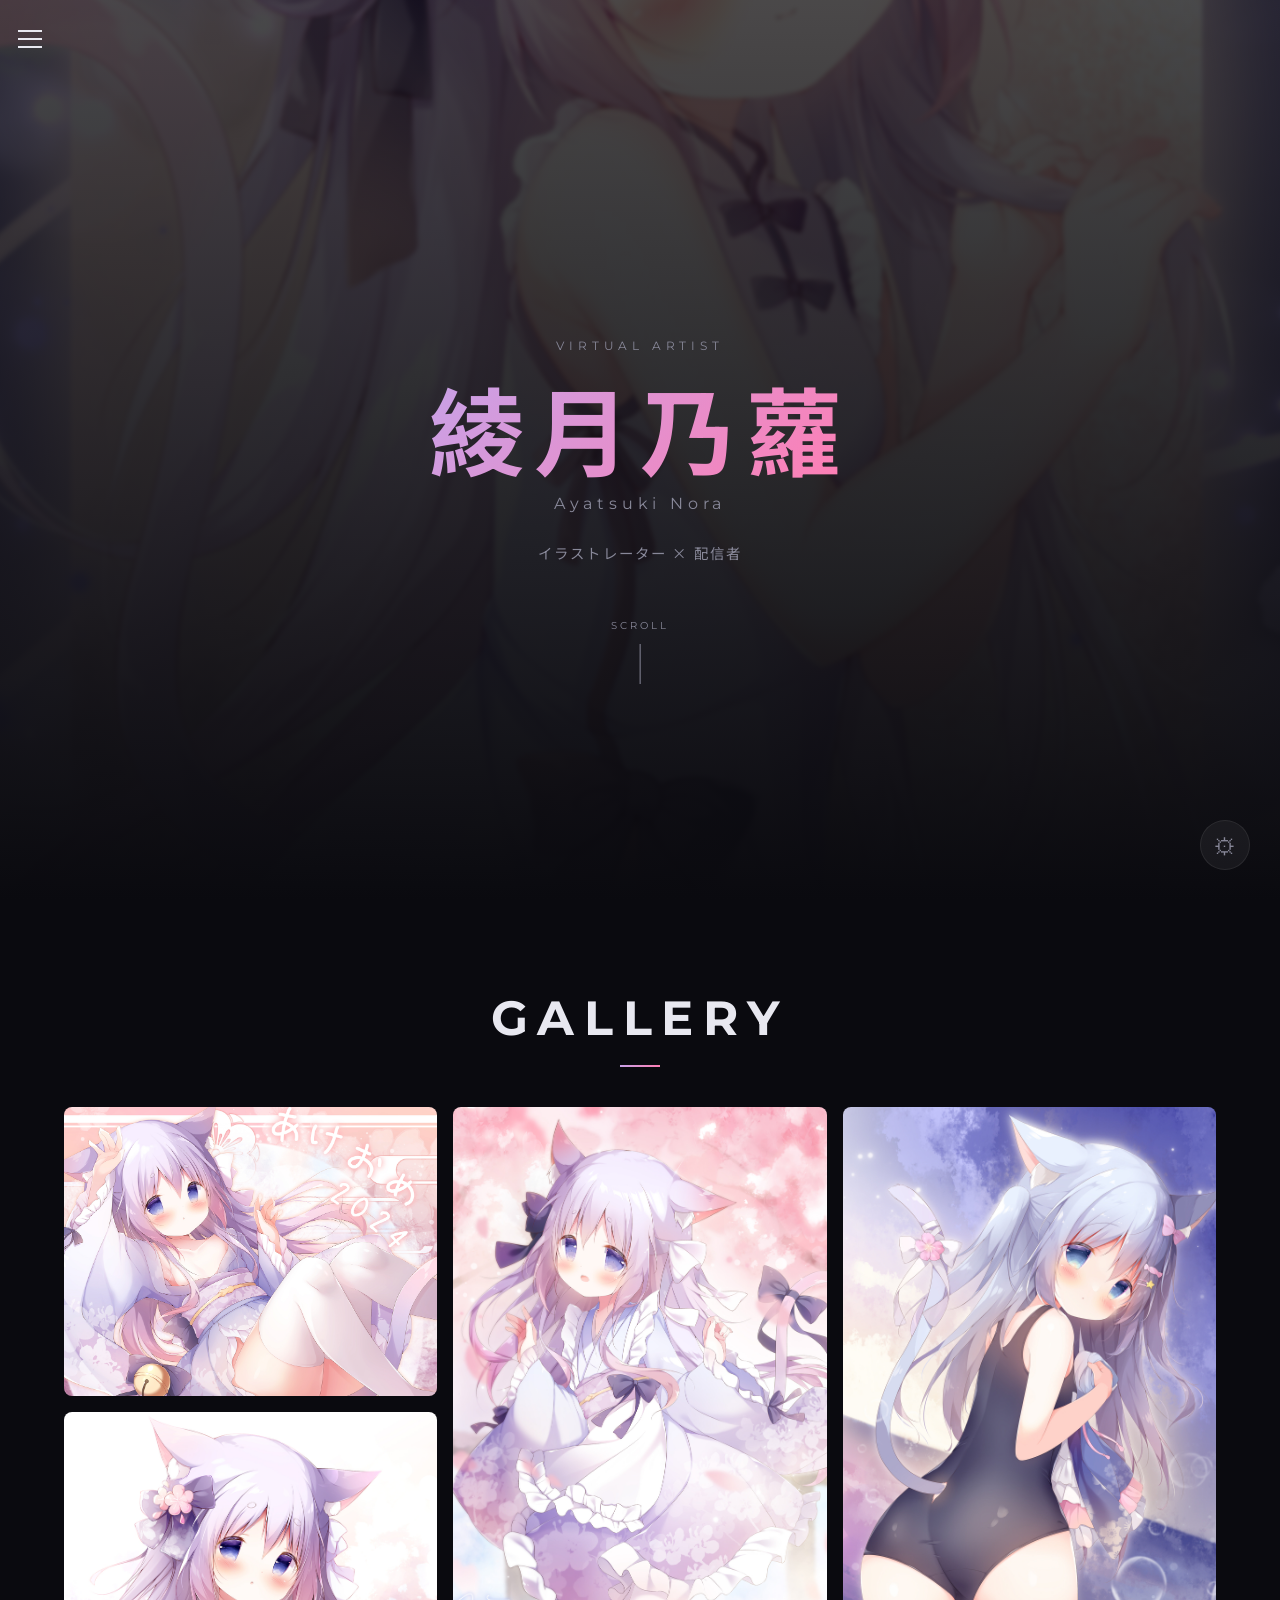
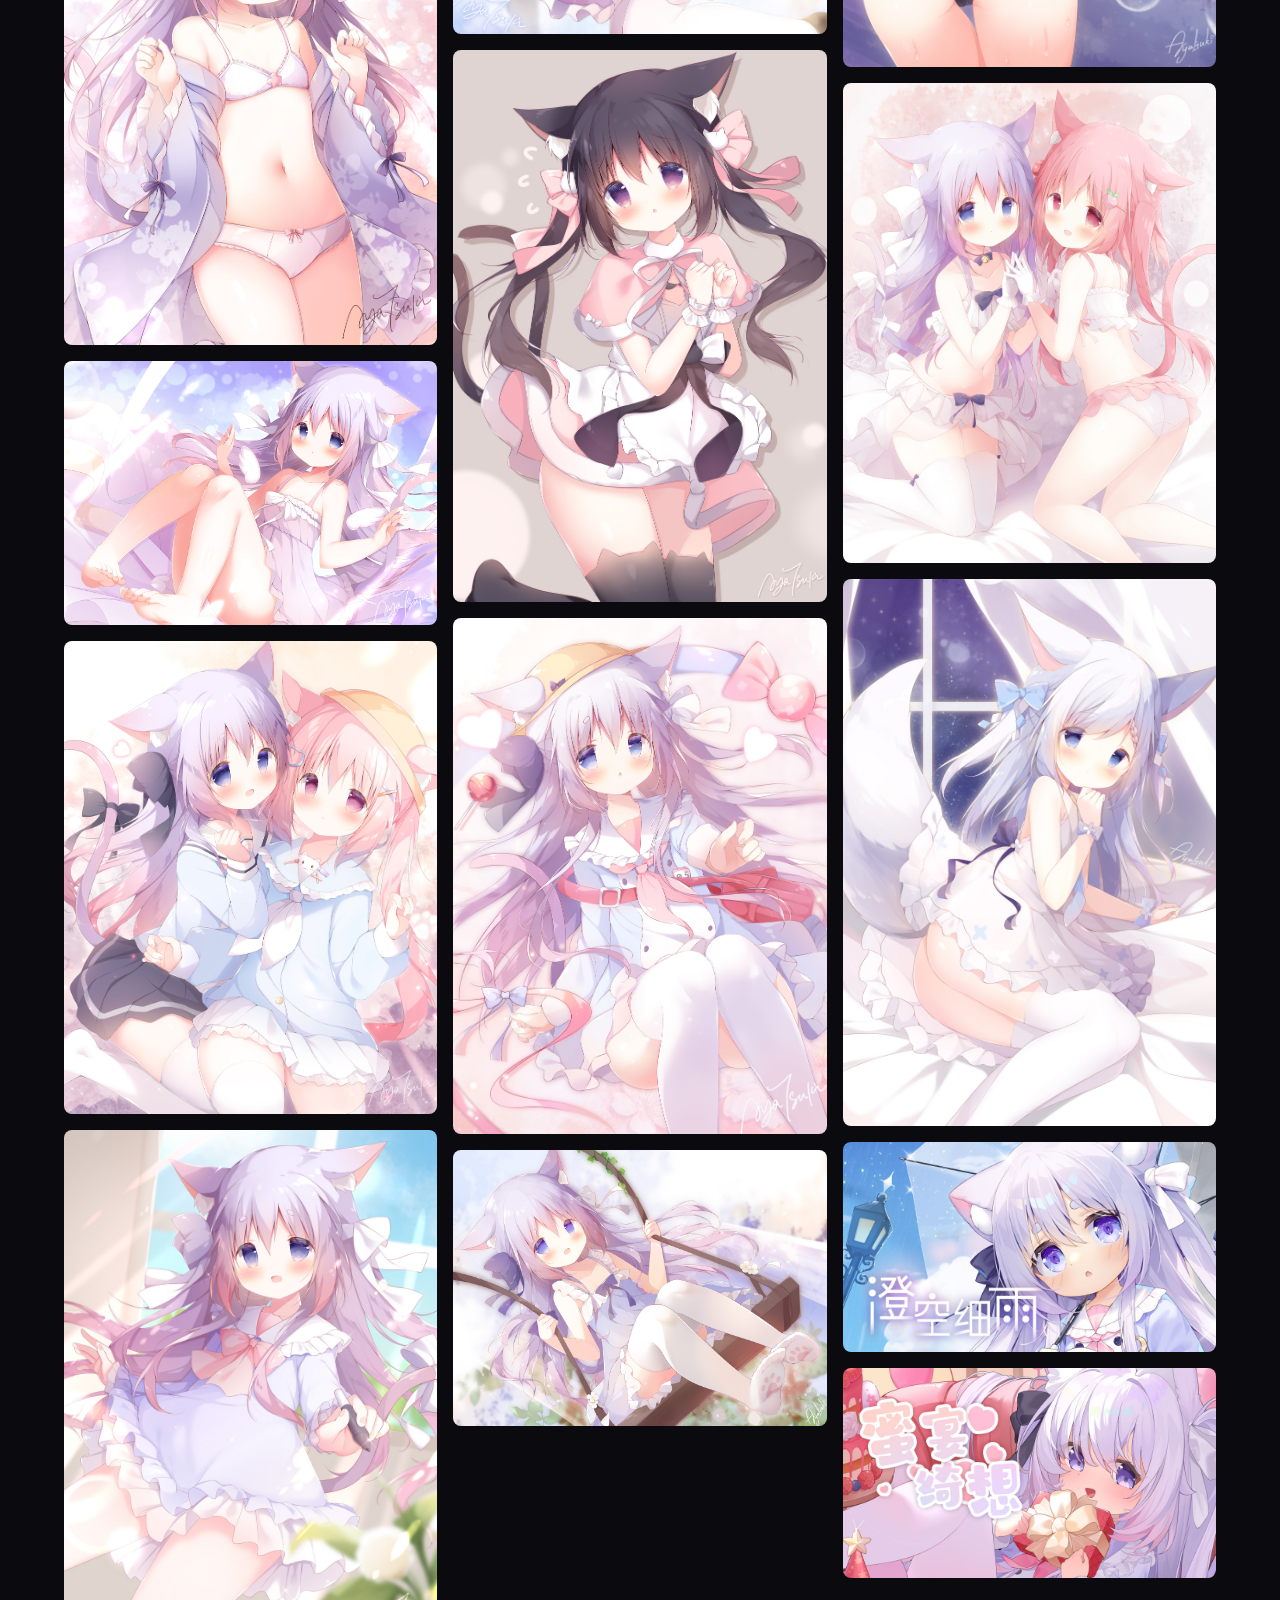
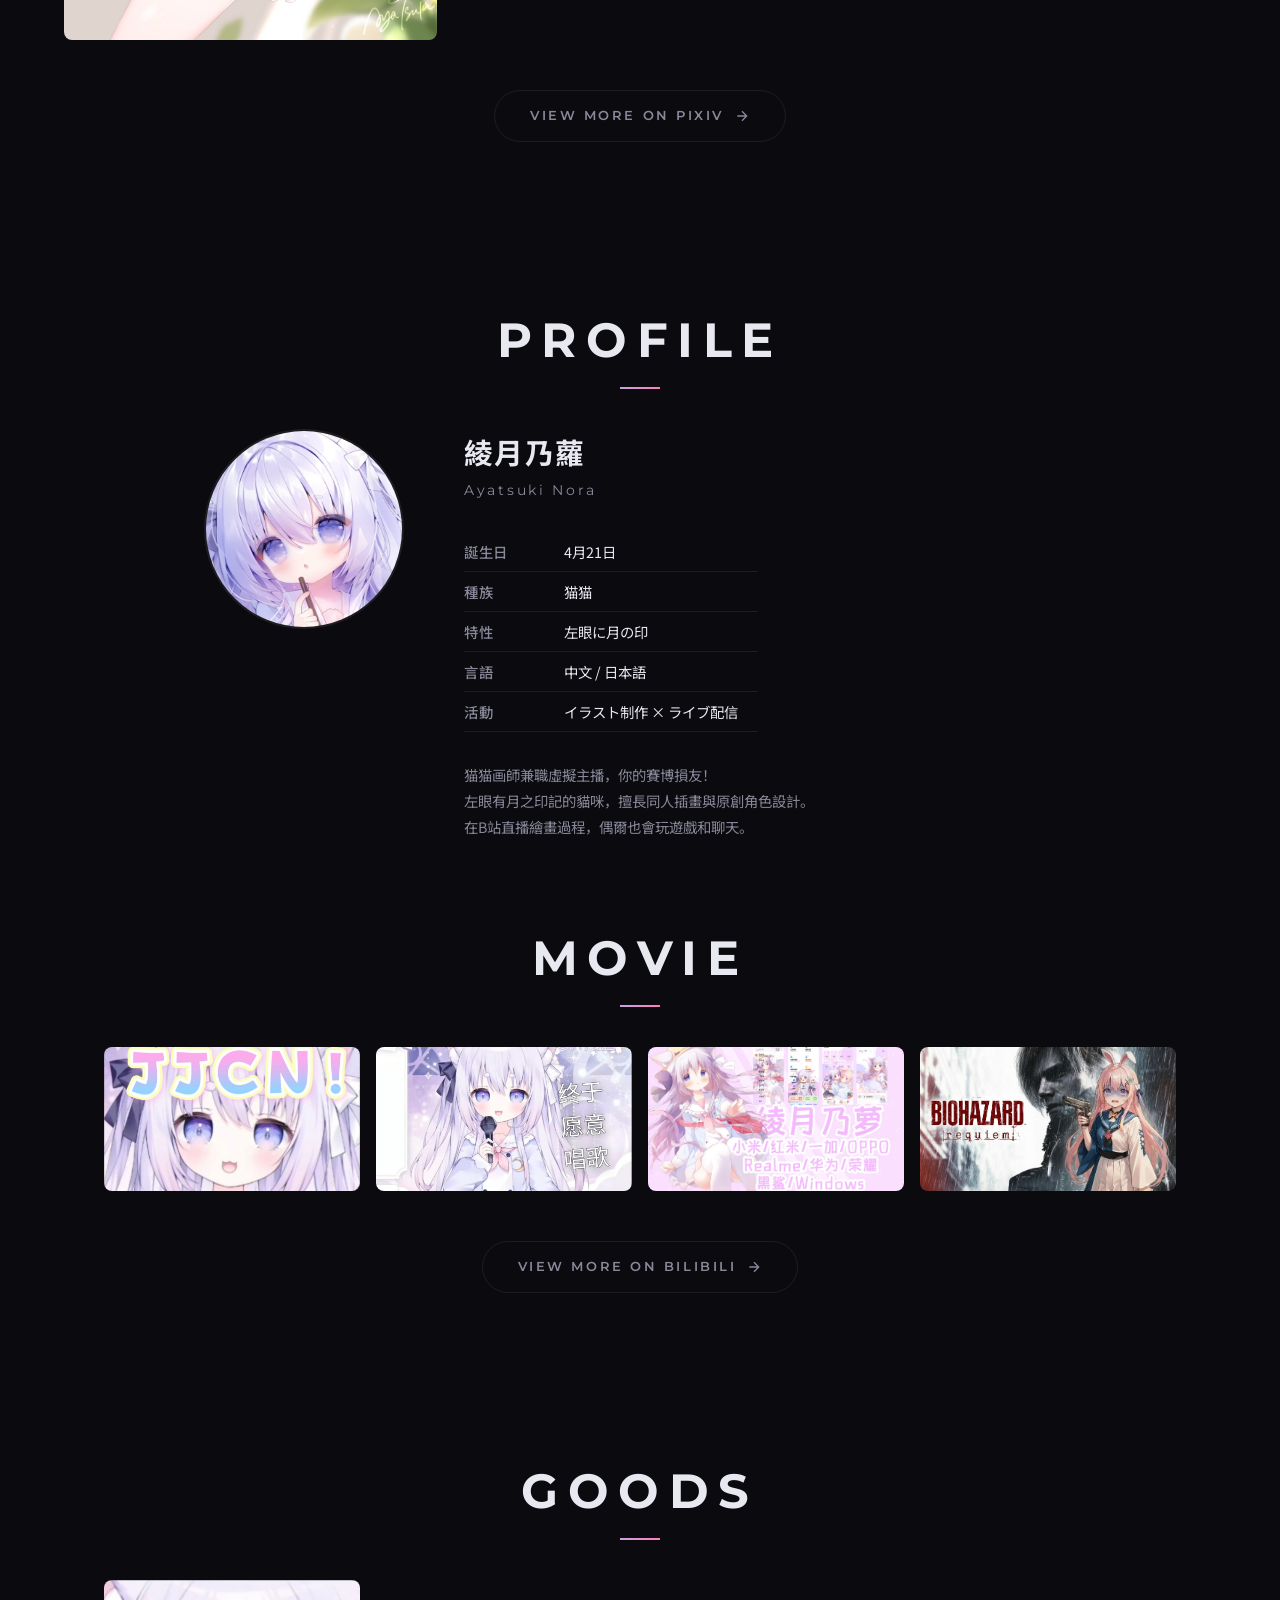
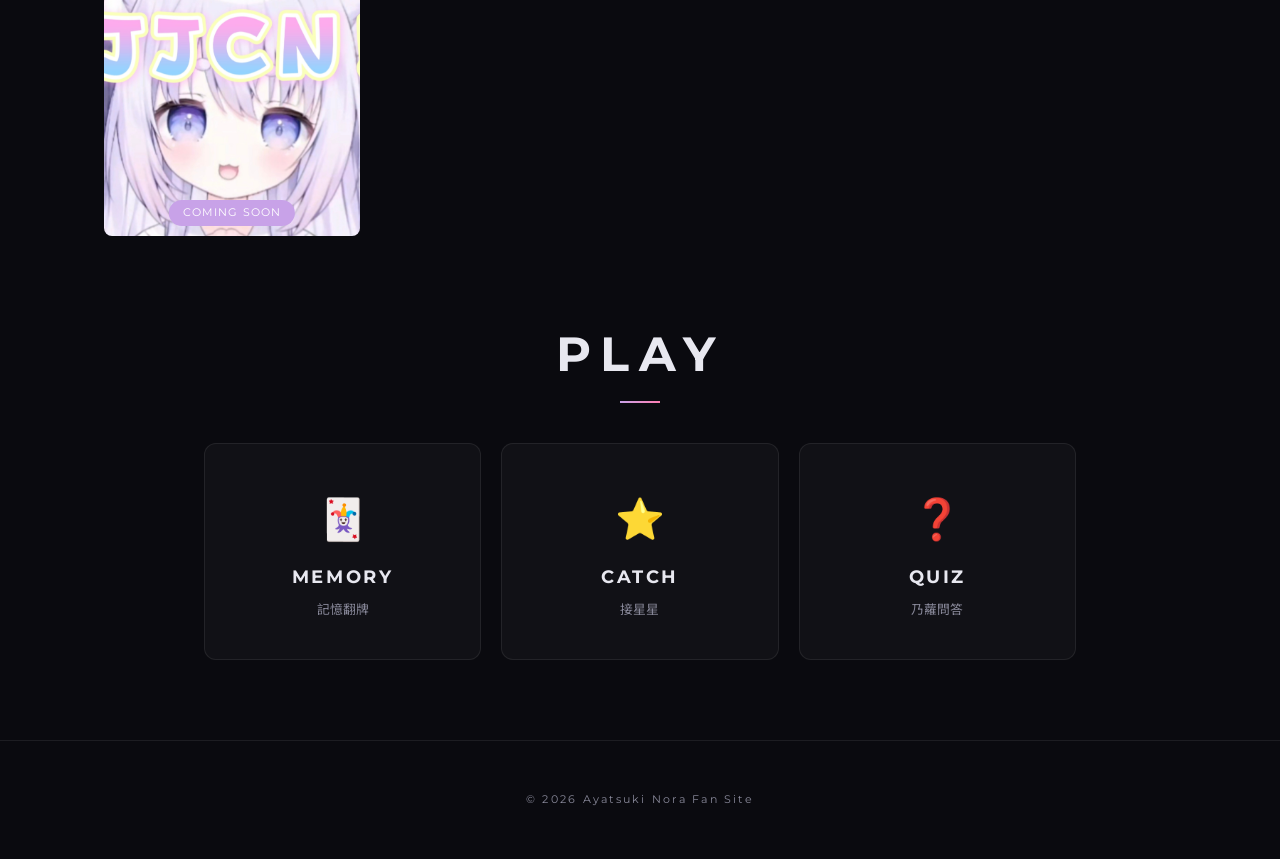
==== index.html @ 94879cd8 "feat: MOVIE+GOODS区域管理 - 图片/链接增删改+上传 + 首页动态渲染" ====
<!DOCTYPE html>
<html lang="zh-CN" data-theme="dark">
<head>
    <meta charset="UTF-8">
    <meta name="viewport" content="width=device-width, initial-scale=1.0">
    <title>绫月乃萝 Ayatsuki Nora</title>
    <meta name="description" content="虚拟主播・イラストレーター 绫月乃萝(Ayatsuki Nora)のファンサイト">
    <meta property="og:title" content="绫月乃萝 Ayatsuki Nora">
    <meta property="og:image" content="images/pixiv_hd_1.jpg">
    <link rel="icon" href="data:image/svg+xml,<svg xmlns='http://www.w3.org/2000/svg' viewBox='0 0 100 100'><text y='.9em' font-size='90'>🌙</text></svg>">
    <link rel="preconnect" href="https://fonts.googleapis.com">
    <link rel="preconnect" href="https://fonts.gstatic.com" crossorigin>
    <link href="https://fonts.googleapis.com/css2?family=Noto+Sans+SC:wght@300;400;500;700&family=Montserrat:wght@400;600;700&display=swap" rel="stylesheet">
    <link rel="stylesheet" href="css/style.css">
</head>
<body>
    <!-- 侧边导航 -->
    <nav class="side-nav" id="sideNav">
        <div class="nav-toggle" id="navToggle">
            <span></span><span></span><span></span>
        </div>
        <ul class="nav-menu">
            <li><a href="#home" class="active">HOME</a></li>
            <li><a href="#gallery">GALLERY</a></li>
            <li><a href="#profile">PROFILE</a></li>
            <li><a href="#videos">MOVIE</a></li>
            <li><a href="#goods">GOODS</a></li>
            <li><a href="#games">PLAY</a></li>
        </ul>
        <div class="nav-sns">
            <a href="https://space.bilibili.com/86471108" target="_blank" title="Bilibili" class="sns-btn">
                <svg width="20" height="20" viewBox="0 0 24 24" fill="currentColor"><path d="M17.813 4.653h.853c1.767 0 3.2 1.433 3.2 3.2v8c0 1.767-1.433 3.2-3.2 3.2H5.333c-1.767 0-3.2-1.433-3.2-3.2v-8c0-1.767 1.433-3.2 3.2-3.2h.853L3.72 2.987a.427.427 0 01.587-.587l2.72 2.253h9.947l2.72-2.253a.427.427 0 01.587.587l-2.467 1.666zM5.333 5.507c-1.293 0-2.347 1.053-2.347 2.347v8c0 1.293 1.053 2.347 2.347 2.347h13.333c1.293 0 2.347-1.053 2.347-2.347v-8c0-1.293-1.053-2.347-2.347-2.347H5.333zm4.8 4.266v3.734a.64.64 0 01-1.28 0V9.773a.64.64 0 011.28 0zm4.8 0v3.734a.64.64 0 01-1.28 0V9.773a.64.64 0 011.28 0z"/></svg>
            </a>
            <a href="https://twitter.com/Ayatsuki_Nora" target="_blank" title="Twitter" class="sns-btn">
                <svg width="20" height="20" viewBox="0 0 24 24" fill="currentColor"><path d="M18.244 2.25h3.308l-7.227 8.26 8.502 11.24H16.17l-5.214-6.817L4.99 21.75H1.68l7.73-8.835L1.254 2.25H8.08l4.713 6.231zm-1.161 17.52h1.833L7.084 4.126H5.117z"/></svg>
            </a>
            <a href="https://www.pixiv.net/users/36966416" target="_blank" title="Pixiv" class="sns-btn">
                <svg width="20" height="20" viewBox="0 0 24 24" fill="currentColor"><path d="M4.935 21.5h2.54v-6.8h4.33c3.88 0 6.53-2.37 6.53-5.85S15.685 3 11.805 3H4.935v18.5zM7.475 5.2h4.33c2.37 0 3.78 1.34 3.78 3.65s-1.41 3.65-3.78 3.65h-4.33V5.2z"/></svg>
            </a>
        </div>
    </nav>

    <!-- ===== 首屏：模式A（插画Hero）或 模式B（emoji瀑布） ===== -->
    <section id="home" class="hero-section" data-mode="art">
        <!-- 模式A: 插画Hero -->
        <div class="hero-mode-art">
            <div class="hero-bg" id="heroBg" style="background-image: url('images/pixiv_hd_1.jpg')"></div>
            <div class="hero-overlay"></div>
            <div class="hero-content">
                <p class="hero-sub">VIRTUAL ARTIST</p>
                <h1 class="hero-title">綾月乃蘿</h1>
                <p class="hero-name">Ayatsuki Nora</p>
                <p class="hero-tagline">イラストレーター × 配信者</p>
                <div class="scroll-hint">
                    <span>SCROLL</span>
                    <div class="scroll-line"></div>
                </div>
            </div>
        </div>
        <!-- 模式B: Emoji瀑布 -->
        <div class="hero-mode-emoji" style="display:none;">
            <div class="emoji-waterfall" id="emojiWaterfall"></div>
            <div class="emoji-overlay"></div>
            <div class="hero-content">
                <p class="hero-sub">VIRTUAL ARTIST</p>
                <h1 class="hero-title">綾月乃蘿</h1>
                <p class="hero-name">Ayatsuki Nora</p>
                <p class="hero-tagline">イラストレーター × 配信者</p>
                <div class="scroll-hint">
                    <span>SCROLL</span>
                    <div class="scroll-line"></div>
                </div>
            </div>
        </div>
    </section>

    <!-- 作品画廊 -->
    <section id="gallery" class="gallery-section">
        <div class="section-header"><h2 class="en-title">GALLERY</h2></div>
        <div class="masonry-grid" id="masonryGrid">
            <div class="masonry-item tall"><img src="images/pixiv_hd_2.jpg" alt="" loading="lazy"></div>
            <div class="masonry-item"><img src="images/pixiv_hd_3.jpg" alt="" loading="lazy"></div>
            <div class="masonry-item"><img src="images/pixiv_hd_4.jpg" alt="" loading="lazy"></div>
            <div class="masonry-item tall"><img src="images/pixiv_hd_5.jpg" alt="" loading="lazy"></div>
            <div class="masonry-item"><img src="images/pixiv_hd_6.jpg" alt="" loading="lazy"></div>
            <div class="masonry-item"><img src="images/pixiv_hd_7.jpg" alt="" loading="lazy"></div>
            <div class="masonry-item"><img src="images/pixiv_hd_8.jpg" alt="" loading="lazy"></div>
            <div class="masonry-item tall"><img src="images/pixiv_hd_9.jpg" alt="" loading="lazy"></div>
            <div class="masonry-item"><img src="images/pixiv_hd_10.jpg" alt="" loading="lazy"></div>
            <div class="masonry-item"><img src="images/pixiv_hd_11.jpg" alt="" loading="lazy"></div>
            <div class="masonry-item"><img src="images/pixiv_hd_12.jpg" alt="" loading="lazy"></div>
            <div class="masonry-item tall"><img src="images/pixiv_hd_13.jpg" alt="" loading="lazy"></div>
            <div class="masonry-item"><img src="images/hd_cover1.jpg" alt="" loading="lazy"></div>
            <div class="masonry-item"><img src="images/hd_cover2.jpg" alt="" loading="lazy"></div>
        </div>
        <div class="gallery-more">
            <a href="https://www.pixiv.net/users/36966416" target="_blank" class="more-btn">
                VIEW MORE ON PIXIV
                <svg width="16" height="16" viewBox="0 0 24 24" fill="none" stroke="currentColor" stroke-width="2"><path d="M5 12h14M12 5l7 7-7 7"/></svg>
            </a>
        </div>
    </section>

    <!-- 个人资料 -->
    <section id="profile" class="profile-section">
        <div class="section-header"><h2 class="en-title">PROFILE</h2></div>
        <div class="profile-content">
            <div class="profile-avatar">
                <img src="images/avatar.jpg" alt="绫月乃萝">
            </div>
            <div class="profile-info">
                <h3>綾月乃蘿</h3>
                <p class="profile-sub">Ayatsuki Nora</p>
                <table class="profile-table">
                    <tr><th>誕生日</th><td>4月21日</td></tr>
                    <tr><th>種族</th><td>猫猫</td></tr>
                    <tr><th>特性</th><td>左眼に月の印</td></tr>
                    <tr><th>言語</th><td>中文 / 日本語</td></tr>
                    <tr><th>活動</th><td>イラスト制作 × ライブ配信</td></tr>
                </table>
                <p class="profile-desc">
                    猫猫画師兼職虛擬主播，你的賽博損友！<br>
                    左眼有月之印記的貓咪，擅長同人插畫與原創角色設計。<br>
                    在B站直播繪畫過程，偶爾也會玩遊戲和聊天。
                </p>
            </div>
        </div>
    </section>

    <!-- 视频 -->
    <section id="videos" class="videos-section">
        <div class="section-header"><h2 class="en-title">MOVIE</h2></div>
        <div class="videos-grid" id="videosGrid">
            <a href="https://space.bilibili.com/86471108" target="_blank" class="video-card">
                <div class="video-thumb">
                    <img src="images/vid_1.jpg" alt="">
                    <div class="play-overlay"><svg width="48" height="48" viewBox="0 0 24 24" fill="white"><polygon points="5,3 19,12 5,21"/></svg></div>
                </div>
            </a>
            <a href="https://space.bilibili.com/86471108" target="_blank" class="video-card">
                <div class="video-thumb">
                    <img src="images/vid_3.jpg" alt="">
                    <div class="play-overlay"><svg width="48" height="48" viewBox="0 0 24 24" fill="white"><polygon points="5,3 19,12 5,21"/></svg></div>
                </div>
            </a>
            <a href="https://space.bilibili.com/86471108" target="_blank" class="video-card">
                <div class="video-thumb">
                    <img src="images/vid_4.jpg" alt="">
                    <div class="play-overlay"><svg width="48" height="48" viewBox="0 0 24 24" fill="white"><polygon points="5,3 19,12 5,21"/></svg></div>
                </div>
            </a>
            <a href="https://space.bilibili.com/86471108" target="_blank" class="video-card">
                <div class="video-thumb">
                    <img src="images/vid_6.jpg" alt="">
                    <div class="play-overlay"><svg width="48" height="48" viewBox="0 0 24 24" fill="white"><polygon points="5,3 19,12 5,21"/></svg></div>
                </div>
            </a>
        </div>
        <div class="gallery-more">
            <a href="https://space.bilibili.com/86471108" target="_blank" class="more-btn">
                VIEW MORE ON BILIBILI
                <svg width="16" height="16" viewBox="0 0 24 24" fill="none" stroke="currentColor" stroke-width="2"><path d="M5 12h14M12 5l7 7-7 7"/></svg>
            </a>
        </div>
    </section>

    <!-- 周边 -->
    <section id="goods" class="goods-section">
        <div class="section-header"><h2 class="en-title">GOODS</h2></div>
        <div class="goods-grid" id="goodsGrid">
            <a href="#" target="_blank" class="goods-card">
                <div class="goods-thumb"><img src="images/vid_1.jpg" alt=""></div>
                <span class="goods-label">COMING SOON</span>
            </a>
        </div>
    </section>

    <!-- 游戏 -->
    <section id="games" class="games-section">
        <div class="section-header"><h2 class="en-title">PLAY</h2></div>
        <div class="games-grid">
            <div class="game-card" onclick="loadGame('memory')">
                <div class="game-icon">🃏</div>
                <h3>MEMORY</h3><p>記憶翻牌</p>
            </div>
            <div class="game-card" onclick="loadGame('catch')">
                <div class="game-icon">⭐</div>
                <h3>CATCH</h3><p>接星星</p>
            </div>
            <div class="game-card" onclick="loadGame('quiz')">
                <div class="game-icon">❓</div>
                <h3>QUIZ</h3><p>乃蘿問答</p>
            </div>
        </div>
        <div id="gameContainer" class="game-container"></div>
    </section>

    <!-- 设置入口（右下角齿轮） -->
    <a href="settings.html" class="settings-fab" title="设置">⚙</a>

    <footer class="site-footer">
        <p>© 2026 Ayatsuki Nora Fan Site</p>
    </footer>

    <script src="js/main.js"></script>
</body>
</html>
---- css/style.css ----
/* ================================================
   绫月乃萝 Fan Site — Inspired by amashiro.com
   Dark, visual-first, minimal, elegant
   Three themes: dark / light / lavender
   ================================================ */

/* ===== 三套主题变量 ===== */
[data-theme="dark"] {
    --bg: #0a0a0f; --bg2: #12121a; --text: #e8e8f0; --text-dim: #888899;
    --accent: #c8a2e8; --accent2: #ff7eb3;
    --card-bg: rgba(255,255,255,0.03); --border: rgba(255,255,255,0.08);
    --overlay-dark: rgba(10,10,15,0.8); --overlay-light: rgba(10,10,15,0.3);
}
[data-theme="light"] {
    --bg: #f8f6f3; --bg2: #eeecea; --text: #2a2a35; --text-dim: #888890;
    --accent: #a67dd6; --accent2: #e8608a;
    --card-bg: rgba(0,0,0,0.03); --border: rgba(0,0,0,0.1);
    --overlay-dark: rgba(248,246,243,0.8); --overlay-light: rgba(248,246,243,0.3);
}
[data-theme="lavender"] {
    --bg: #e8e0f0; --bg2: #ddd4ec; --text: #2d1f4e; --text-dim: #7a6b9a;
    --accent: #7b5ea7; --accent2: #b06cc7;
    --card-bg: rgba(123,94,167,0.08); --border: rgba(123,94,167,0.15);
    --overlay-dark: rgba(232,224,240,0.8); --overlay-light: rgba(232,224,240,0.3);
}

* { margin: 0; padding: 0; box-sizing: border-box; }

html {
    scroll-behavior: smooth;
    scrollbar-width: thin;
    scrollbar-color: var(--accent) var(--bg);
}

body {
    font-family: 'Noto Sans SC', 'Noto Sans JP', sans-serif;
    background: var(--bg);
    color: var(--text);
    line-height: 1.6;
    overflow-x: hidden;
    transition: background 0.4s, color 0.4s;
}

img { display: block; max-width: 100%; }

a { color: var(--accent); text-decoration: none; transition: color 0.3s; }
a:hover { color: var(--accent2); }

/* ===== 侧边导航 ===== */
.side-nav {
    position: fixed;
    top: 0;
    left: 0;
    width: 60px;
    height: 100vh;
    z-index: 100;
    display: flex;
    flex-direction: column;
    align-items: center;
    justify-content: center;
    transition: width 0.4s cubic-bezier(0.4,0,0.2,1), background 0.4s;
}

.side-nav.open {
    width: 240px;
    background: var(--overlay-dark);
    backdrop-filter: blur(20px);
}

.nav-toggle {
    position: absolute;
    top: 30px;
    left: 50%;
    transform: translateX(-50%);
    width: 24px;
    height: 18px;
    cursor: pointer;
    z-index: 10;
}

.nav-toggle span {
    display: block;
    width: 100%;
    height: 2px;
    background: var(--text);
    margin-bottom: 6px;
    transition: all 0.3s;
    transform-origin: center;
}

.side-nav.open .nav-toggle span:nth-child(1) { transform: rotate(45deg) translate(5px, 6px); }
.side-nav.open .nav-toggle span:nth-child(2) { opacity: 0; }
.side-nav.open .nav-toggle span:nth-child(3) { transform: rotate(-45deg) translate(5px, -6px); }

.nav-menu {
    list-style: none;
    opacity: 0;
    transform: translateX(-20px);
    transition: all 0.4s;
    pointer-events: none;
}

.side-nav.open .nav-menu {
    opacity: 1;
    transform: translateX(0);
    pointer-events: all;
}

.nav-menu li { margin: 20px 0; }

.nav-menu a {
    font-family: 'Montserrat', sans-serif;
    font-size: 0.85rem;
    font-weight: 600;
    letter-spacing: 0.15em;
    color: var(--text-dim);
    transition: color 0.3s;
}

.nav-menu a:hover,
.nav-menu a.active {
    color: var(--accent);
}

.nav-sns {
    position: absolute;
    bottom: 30px;
    display: flex;
    flex-direction: column;
    gap: 15px;
    opacity: 0;
    transition: opacity 0.4s;
}

.side-nav.open .nav-sns { opacity: 1; }

.sns-btn {
    color: var(--text-dim);
    transition: color 0.3s, transform 0.3s;
}

.sns-btn:hover {
    color: var(--accent);
    transform: scale(1.2);
}

/* ===== 首屏 Hero ===== */
.hero-section {
    position: relative;
    width: 100%;
    height: 100vh;
    min-height: 600px;
    display: flex;
    align-items: center;
    justify-content: center;
    overflow: hidden;
}

.hero-bg {
    position: absolute;
    inset: 0;
    background-size: cover;
    background-position: center;
    filter: blur(2px) brightness(0.4);
    transform: scale(1.05);
    transition: transform 8s ease;
}

.hero-section:hover .hero-bg { transform: scale(1.1); }

.hero-overlay {
    position: absolute;
    inset: 0;
    background: linear-gradient(180deg, var(--overlay-light) 0%, var(--overlay-dark) 70%, var(--bg) 100%);
}

.hero-content {
    position: relative;
    text-align: center;
    z-index: 2;
}

.hero-sub {
    font-family: 'Montserrat', sans-serif;
    font-size: 0.75rem;
    letter-spacing: 0.4em;
    color: var(--text-dim);
    margin-bottom: 20px;
}

.hero-title {
    font-family: 'Noto Sans SC', sans-serif;
    font-size: clamp(3rem, 8vw, 6rem);
    font-weight: 700;
    letter-spacing: 0.1em;
    line-height: 1.1;
    background: linear-gradient(135deg, var(--accent), var(--accent2));
    -webkit-background-clip: text;
    -webkit-text-fill-color: transparent;
    background-clip: text;
    margin-bottom: 10px;
}

.hero-name {
    font-family: 'Montserrat', sans-serif;
    font-size: 1rem;
    letter-spacing: 0.3em;
    color: var(--text-dim);
    margin-bottom: 25px;
}

.hero-tagline {
    font-size: 0.9rem;
    letter-spacing: 0.15em;
    color: var(--text-dim);
}

.scroll-hint {
    position: absolute;
    bottom: -120px;
    left: 50%;
    transform: translateX(-50%);
    display: flex;
    flex-direction: column;
    align-items: center;
    gap: 10px;
}

.scroll-hint span {
    font-family: 'Montserrat', sans-serif;
    font-size: 0.65rem;
    letter-spacing: 0.3em;
    color: var(--text-dim);
}

.scroll-line {
    width: 1px;
    height: 40px;
    background: var(--text-dim);
    animation: scrollLine 2s ease infinite;
}

@keyframes scrollLine {
    0% { transform: scaleY(0); transform-origin: top; }
    50% { transform: scaleY(1); transform-origin: top; }
    51% { transform: scaleY(1); transform-origin: bottom; }
    100% { transform: scaleY(0); transform-origin: bottom; }
}

/* ===== Section Header ===== */
.section-header {
    padding: 80px 0 50px;
    text-align: center;
}

.en-title {
    font-family: 'Montserrat', sans-serif;
    font-size: clamp(2rem, 4vw, 3rem);
    font-weight: 700;
    letter-spacing: 0.2em;
    color: var(--text);
    position: relative;
    display: inline-block;
}

.en-title::after {
    content: '';
    position: absolute;
    bottom: -10px;
    left: 50%;
    transform: translateX(-50%);
    width: 40px;
    height: 2px;
    background: linear-gradient(90deg, var(--accent), var(--accent2));
}

/* ===== Masonry Gallery ===== */
.gallery-section {
    padding: 0 5%;
    max-width: 1400px;
    margin: 0 auto;
}

.masonry-grid {
    columns: 3;
    column-gap: 16px;
}

.masonry-item {
    break-inside: avoid;
    margin-bottom: 16px;
    border-radius: 8px;
    overflow: hidden;
    cursor: pointer;
    position: relative;
}

.masonry-item::after {
    content: '';
    position: absolute;
    inset: 0;
    background: rgba(10,10,15,0);
    transition: background 0.3s;
}

.masonry-item:hover::after {
    background: rgba(10,10,15,0.3);
}

.masonry-item img {
    width: 100%;
    display: block;
    transition: transform 0.6s cubic-bezier(0.4,0,0.2,1);
}

.masonry-item:hover img {
    transform: scale(1.03);
}

.masonry-item.tall img {
    /* 让部分图片更高 */
}

.gallery-more {
    text-align: center;
    padding: 50px 0 80px;
}

.more-btn {
    display: inline-flex;
    align-items: center;
    gap: 10px;
    font-family: 'Montserrat', sans-serif;
    font-size: 0.8rem;
    font-weight: 600;
    letter-spacing: 0.2em;
    color: var(--text-dim);
    border: 1px solid var(--border);
    padding: 15px 35px;
    border-radius: 50px;
    transition: all 0.3s;
}

.more-btn:hover {
    color: var(--accent);
    border-color: var(--accent);
    transform: translateY(-2px);
}

/* ===== Profile ===== */
.profile-section {
    padding: 0 5%;
    max-width: 1000px;
    margin: 0 auto;
}

.profile-content {
    display: flex;
    gap: 60px;
    align-items: flex-start;
}

.profile-avatar {
    flex-shrink: 0;
    width: 200px;
}

.profile-avatar img {
    width: 200px;
    height: 200px;
    border-radius: 50%;
    object-fit: cover;
    border: 2px solid var(--border);
}

.profile-info h3 {
    font-size: 1.8rem;
    font-weight: 700;
    letter-spacing: 0.05em;
    margin-bottom: 5px;
}

.profile-sub {
    font-family: 'Montserrat', sans-serif;
    font-size: 0.85rem;
    letter-spacing: 0.2em;
    color: var(--text-dim);
    margin-bottom: 30px;
}

.profile-table {
    border-collapse: collapse;
    margin-bottom: 30px;
}

.profile-table th,
.profile-table td {
    padding: 8px 20px 8px 0;
    font-size: 0.9rem;
    text-align: left;
    border-bottom: 1px solid var(--border);
}

.profile-table th {
    font-weight: 500;
    color: var(--text-dim);
    letter-spacing: 0.05em;
    width: 100px;
}

.profile-desc {
    font-size: 0.9rem;
    line-height: 1.8;
    color: var(--text-dim);
}

/* ===== Videos ===== */
.videos-section {
    padding: 0 5%;
    max-width: 1200px;
    margin: 0 auto;
}

.videos-grid {
    display: grid;
    grid-template-columns: repeat(4, 1fr);
    gap: 16px;
}

.video-card {
    border-radius: 8px;
    overflow: hidden;
    position: relative;
    aspect-ratio: 16/9;
}

.video-thumb {
    width: 100%;
    height: 100%;
    position: relative;
}

.video-thumb img {
    width: 100%;
    height: 100%;
    object-fit: cover;
    transition: transform 0.6s;
}

.video-card:hover .video-thumb img {
    transform: scale(1.05);
}

.play-overlay {
    position: absolute;
    inset: 0;
    display: flex;
    align-items: center;
    justify-content: center;
    background: rgba(10,10,15,0.3);
    opacity: 0;
    transition: opacity 0.3s;
}

.video-card:hover .play-overlay {
    opacity: 1;
}

/* ===== Goods ===== */
.goods-section {
    padding: 0 5%;
    max-width: 1200px;
    margin: 0 auto;
}

.goods-grid {
    display: grid;
    grid-template-columns: repeat(4, 1fr);
    gap: 16px;
}

.goods-card {
    border-radius: 8px;
    overflow: hidden;
    position: relative;
    aspect-ratio: 1;
    display: block;
    transition: transform 0.3s, box-shadow 0.3s;
}

.goods-card:hover {
    transform: translateY(-4px);
    box-shadow: 0 8px 30px rgba(0,0,0,0.3);
}

.goods-thumb {
    width: 100%;
    height: 100%;
}

.goods-thumb img {
    width: 100%;
    height: 100%;
    object-fit: cover;
    transition: transform 0.6s;
}

.goods-card:hover .goods-thumb img {
    transform: scale(1.05);
}

.goods-label {
    position: absolute;
    bottom: 10px;
    left: 50%;
    transform: translateX(-50%);
    background: var(--accent);
    color: white;
    padding: 4px 14px;
    border-radius: 20px;
    font-size: 0.7rem;
    letter-spacing: 0.1em;
    font-family: 'Montserrat', sans-serif;
    white-space: nowrap;
}

/* ===== Games ===== */
.games-section {
    padding: 0 5%;
    max-width: 1000px;
    margin: 0 auto;
}

.games-grid {
    display: grid;
    grid-template-columns: repeat(3, 1fr);
    gap: 20px;
}

.game-card {
    background: var(--card-bg);
    border: 1px solid var(--border);
    border-radius: 12px;
    padding: 40px 20px;
    text-align: center;
    cursor: pointer;
    transition: all 0.3s;
}

.game-card:hover {
    border-color: var(--accent);
    transform: translateY(-5px);
    background: rgba(200,162,232,0.05);
}

.game-icon {
    font-size: 2.5rem;
    margin-bottom: 15px;
}

.game-card h3 {
    font-family: 'Montserrat', sans-serif;
    font-size: 1.1rem;
    font-weight: 700;
    letter-spacing: 0.15em;
    margin-bottom: 8px;
}

.game-card p {
    font-size: 0.8rem;
    color: var(--text-dim);
}

.game-container {
    display: none;
    margin-top: 30px;
    padding: 30px;
    background: var(--card-bg);
    border: 1px solid var(--border);
    border-radius: 12px;
}

.game-container.active { display: block; }

.game-header {
    display: flex;
    justify-content: space-between;
    align-items: center;
    margin-bottom: 20px;
}

.close-game {
    background: none;
    border: 1px solid var(--border);
    color: var(--text);
    width: 36px;
    height: 36px;
    border-radius: 50%;
    font-size: 1.2rem;
    cursor: pointer;
    transition: all 0.3s;
}

.close-game:hover {
    border-color: var(--accent);
    color: var(--accent);
}

/* ===== Footer ===== */
.site-footer {
    text-align: center;
    padding: 50px 0;
    font-family: 'Montserrat', sans-serif;
    font-size: 0.7rem;
    letter-spacing: 0.2em;
    color: var(--text-dim);
    border-top: 1px solid var(--border);
    margin-top: 80px;
}

/* ===== 响应式 ===== */
@media (max-width: 900px) {
    .masonry-grid { columns: 2; }
    .videos-grid { grid-template-columns: repeat(2, 1fr); }
    .profile-content { flex-direction: column; align-items: center; text-align: center; }
    .profile-table th, .profile-table td { text-align: center; padding: 8px 10px; }
}

@media (max-width: 600px) {
    .masonry-grid { columns: 2; column-gap: 8px; }
    .masonry-item { margin-bottom: 8px; border-radius: 4px; }
    .videos-grid { grid-template-columns: 1fr; }
    .games-grid { grid-template-columns: 1fr; }
    .side-nav { width: 0; }
    .side-nav.open { width: 200px; }
    .nav-toggle { left: 15px; }
}

/* ===== 滚动动画 ===== */
.masonry-item,
.video-card,
.game-card,
.profile-content {
    opacity: 0;
    transform: translateY(30px);
    transition: opacity 0.6s ease, transform 0.6s ease;
}

.masonry-item.visible,
.video-card.visible,
.game-card.visible,
.profile-content.visible {
    opacity: 1;
    transform: translateY(0);
}
﻿
/* ===== Emoji Waterfall ===== */
.hero-mode-emoji {
    position: relative;
    width: 100%;
    height: 100vh;
    min-height: 600px;
    overflow: hidden;
}

.emoji-waterfall {
    position: absolute;
    inset: 0;
    display: flex;
    gap: 6px;
    padding: 0 2%;
}

.emoji-column {
    flex: 1;
    display: flex;
    flex-direction: column;
    gap: 6px;
    animation: emojiScroll var(--scroll-duration, 30s) linear infinite;
}

.emoji-column.reverse {
    animation-direction: reverse;
}

.emoji-column img {
    width: 100%;
    border-radius: 6px;
    aspect-ratio: 1;
    object-fit: cover;
    opacity: 0.6;
    transition: opacity 0.3s, transform 0.3s;
}

.emoji-column img:hover {
    opacity: 1;
    transform: scale(1.1);
    z-index: 2;
    position: relative;
}

@keyframes emojiScroll {
    0% { transform: translateY(0); }
    100% { transform: translateY(-50%); }
}

/* 斜向滚动 — 往左右延伸填满旋转空白 */
.emoji-waterfall.diagonal-mode {
    width: 130%;
    left: -15%;
}
.emoji-column.diagonal-left {
    animation-name: emojiScrollDiagonalLeft;
    animation-duration: calc(var(--scroll-duration, 30s) * 1.3);
}
.emoji-column.diagonal-right {
    animation-name: emojiScrollDiagonalRight;
    animation-duration: calc(var(--scroll-duration, 30s) * 1.3);
}

@keyframes emojiScrollDiagonalLeft {
    0%   { transform: rotate(-15deg) translateY(0); }
    100% { transform: rotate(-15deg) translateY(-50%); }
}
@keyframes emojiScrollDiagonalRight {
    0%   { transform: rotate(15deg) translateY(0); }
    100% { transform: rotate(15deg) translateY(-50%); }
}

.emoji-overlay {
    position: absolute;
    inset: 0;
    background: linear-gradient(180deg,
        var(--overlay-dark) 0%,
        rgba(0,0,0,0.1) 30%,
        rgba(0,0,0,0.1) 60%,
        var(--overlay-dark) 100%);
    pointer-events: none;
}

/* ===== Settings FAB ===== */
.settings-fab {
    position: fixed;
    bottom: 30px;
    right: 30px;
    width: 50px;
    height: 50px;
    border-radius: 50%;
    background: rgba(255,255,255,0.05);
    border: 1px solid var(--border);
    color: var(--text-dim);
    font-size: 1.4rem;
    display: flex;
    align-items: center;
    justify-content: center;
    z-index: 90;
    transition: all 0.3s;
    text-decoration: none;
}

.settings-fab:hover {
    background: rgba(200,162,232,0.15);
    border-color: var(--accent);
    color: var(--accent);
    transform: rotate(90deg);
}
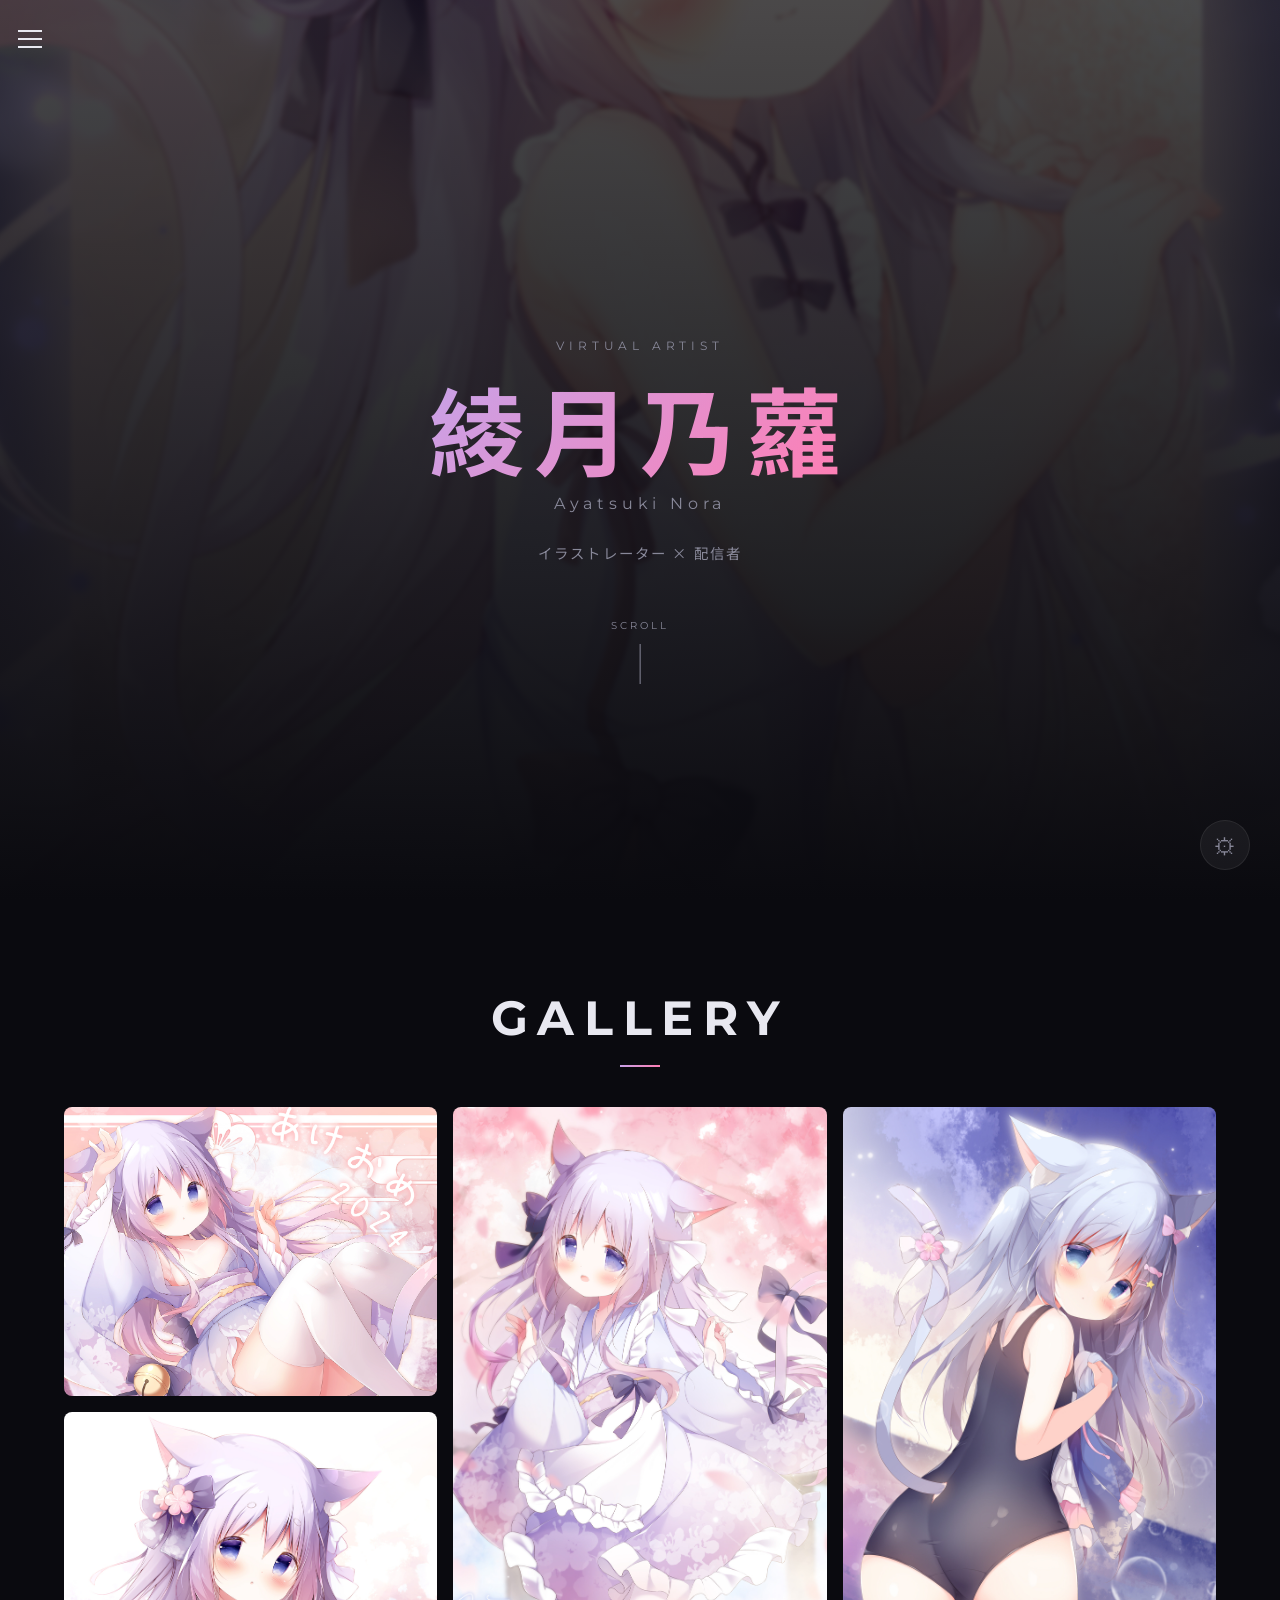
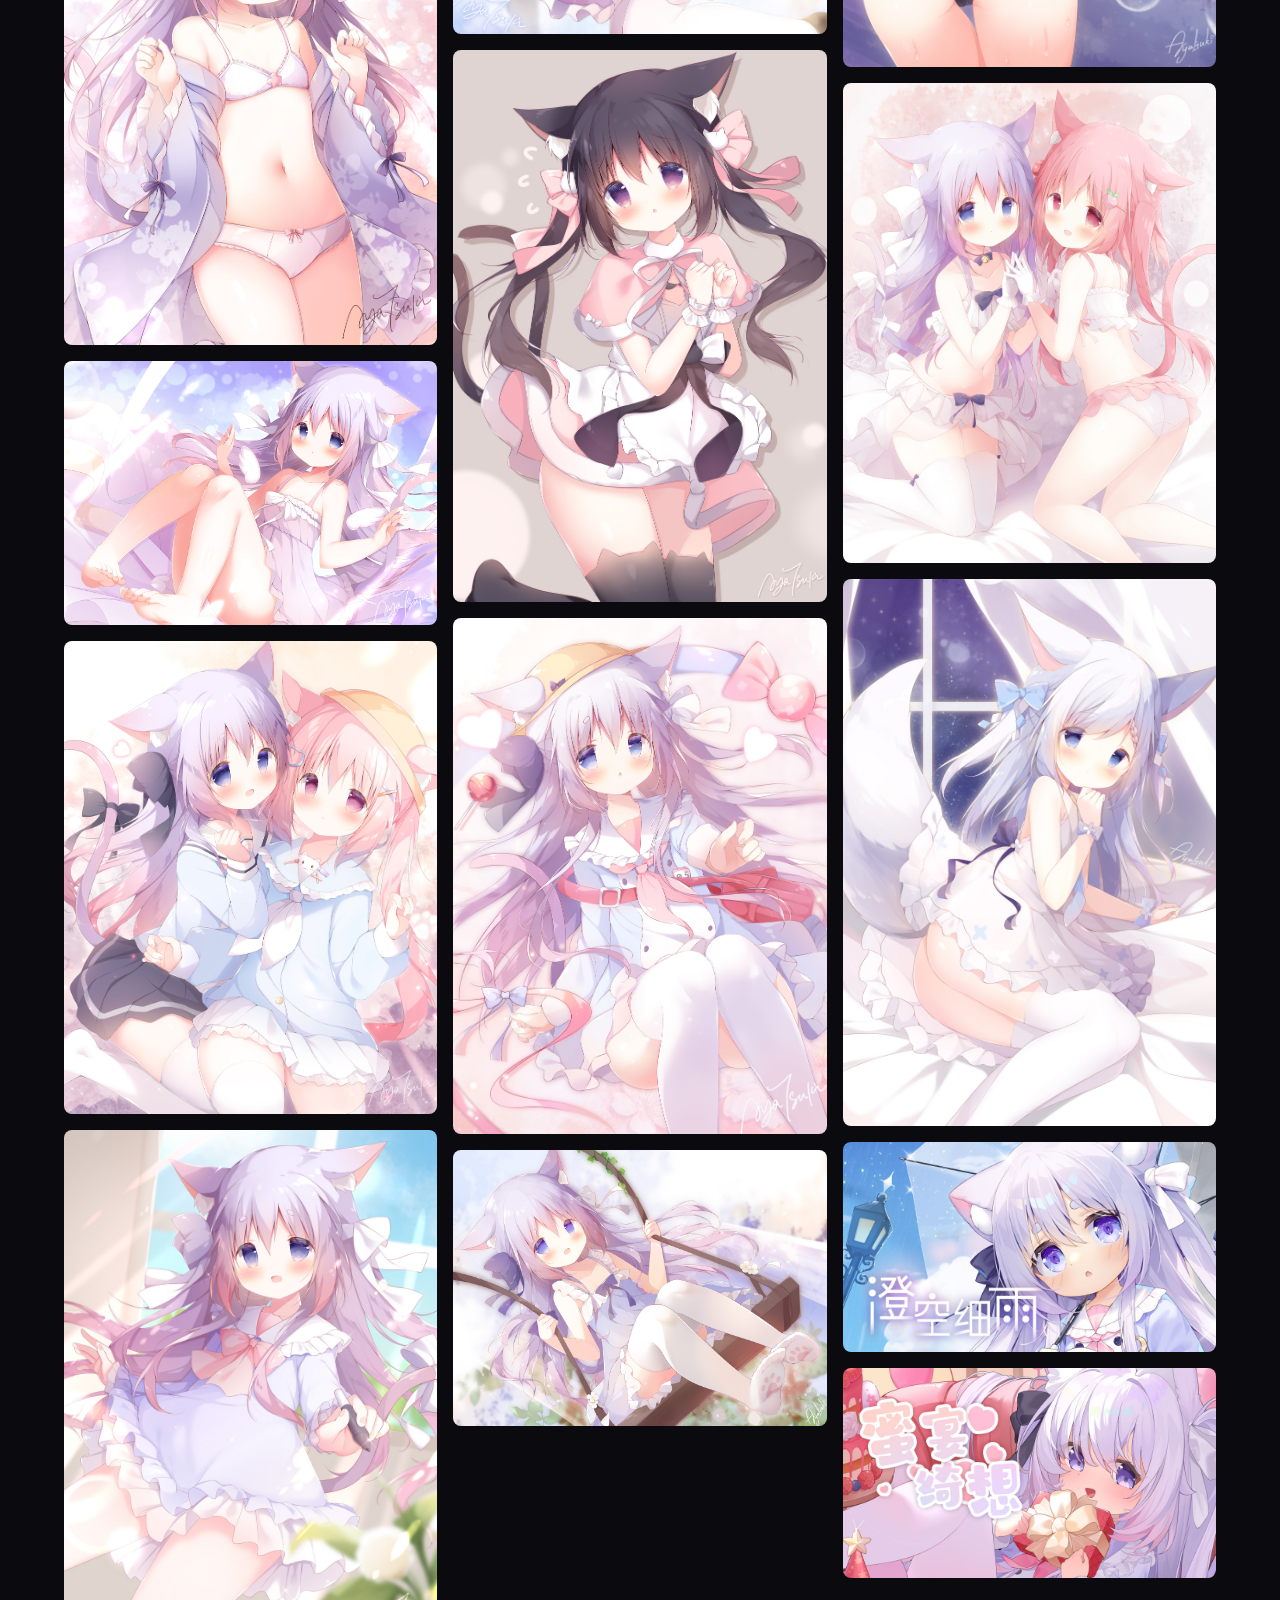
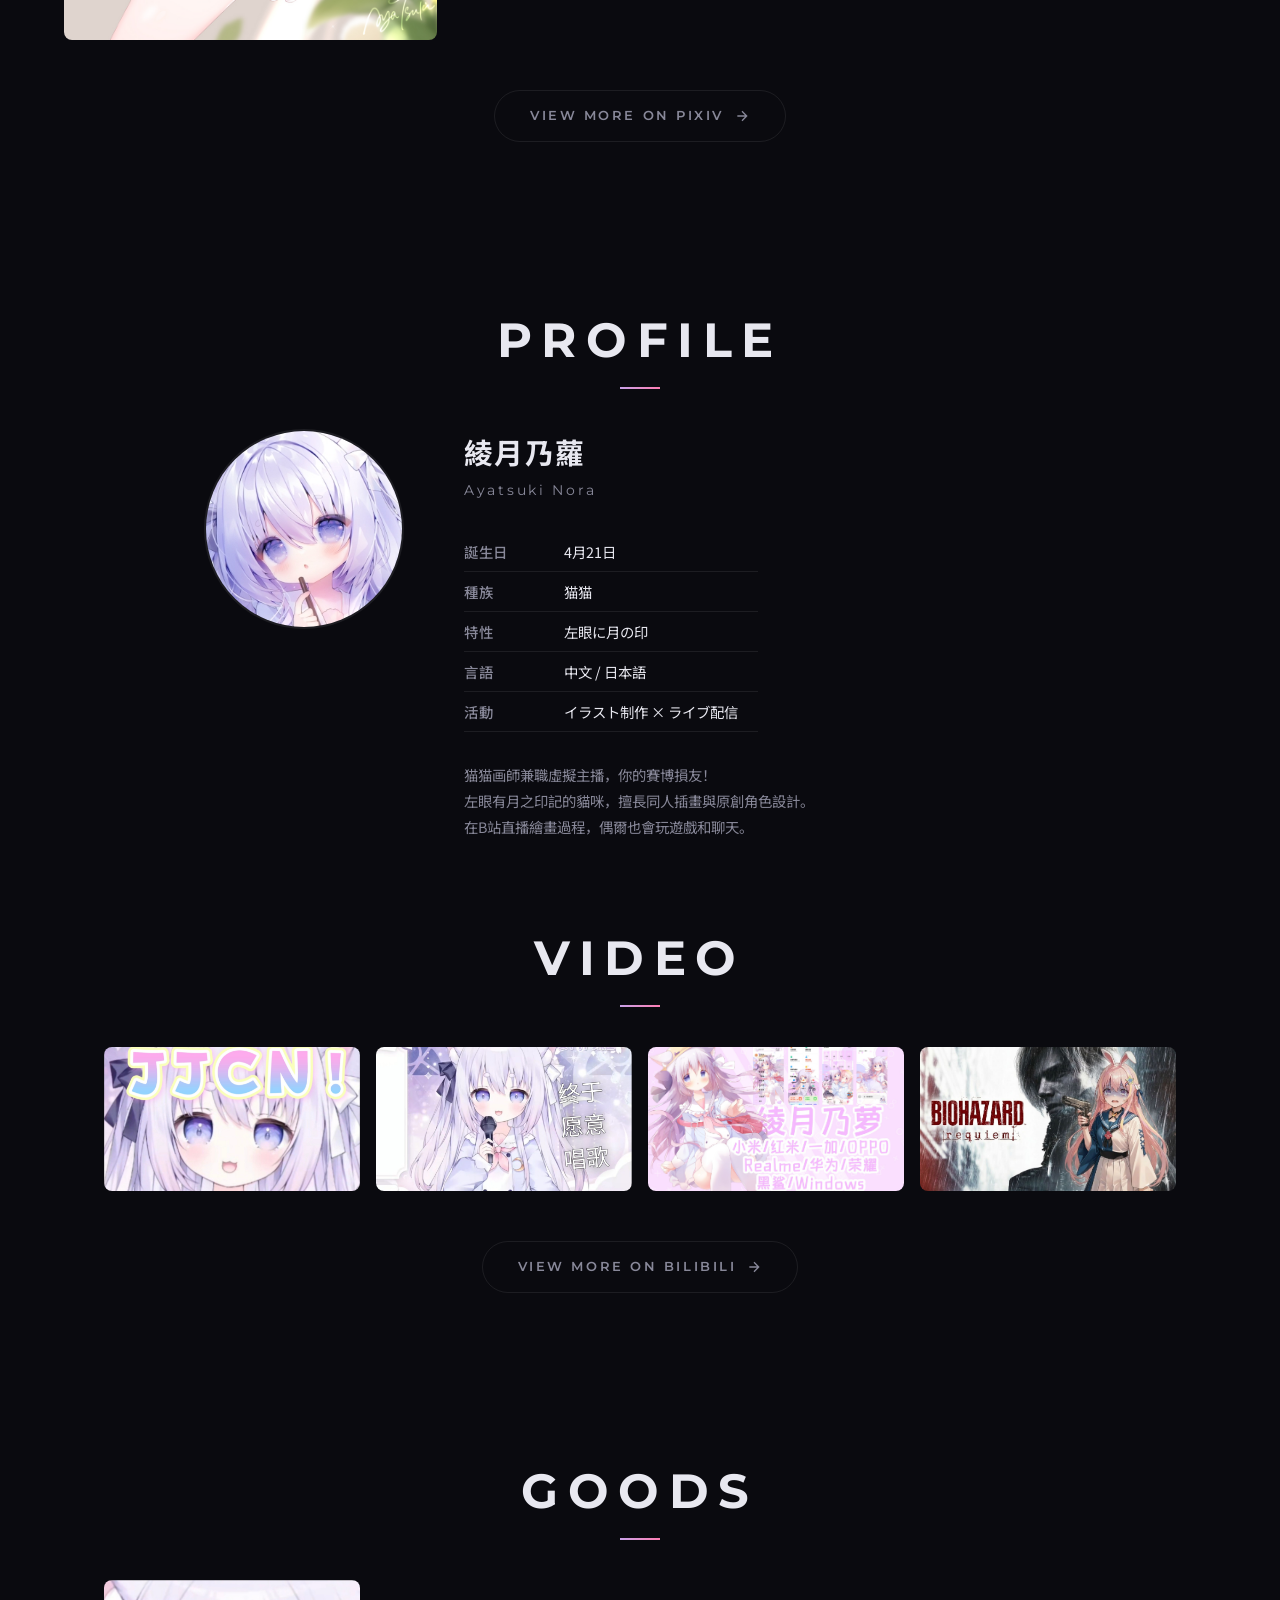
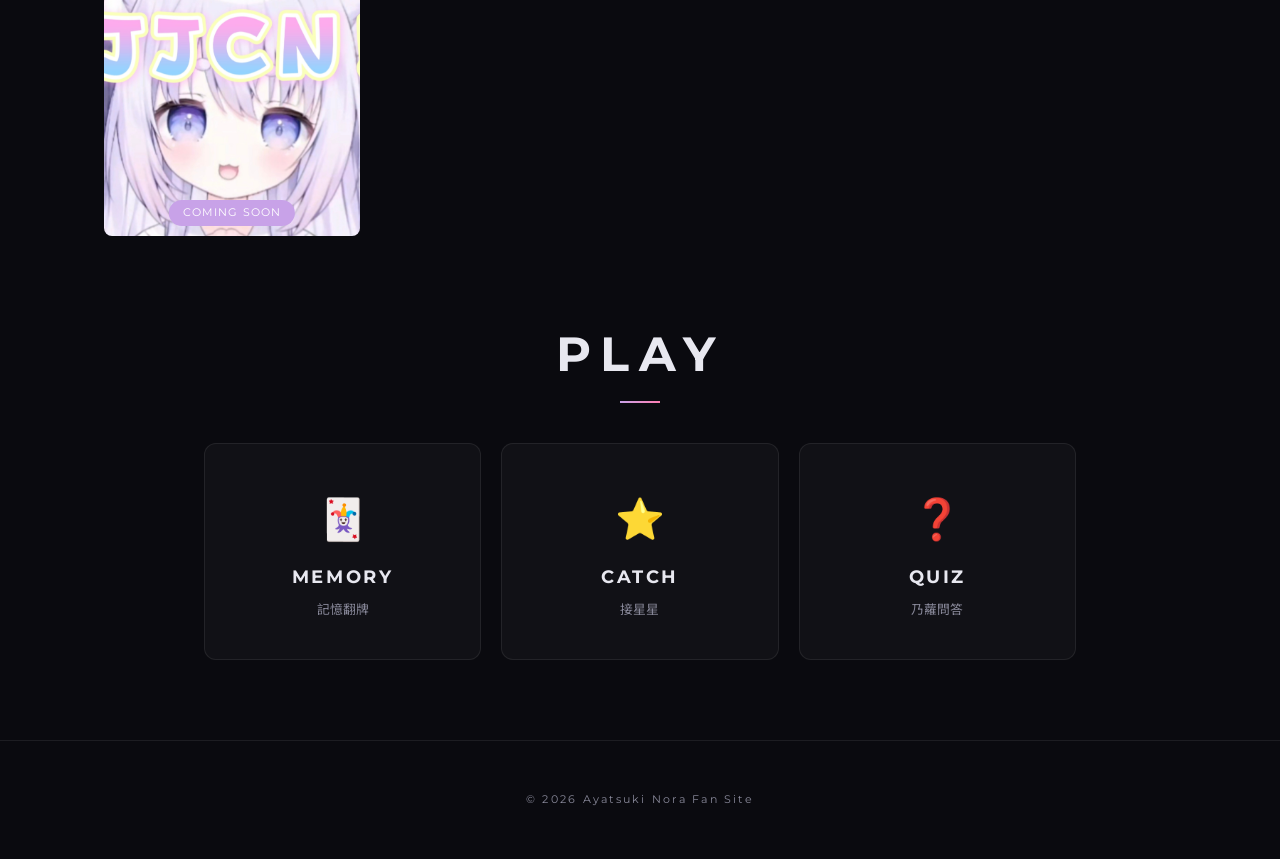
==== commit 6bce37b2: "feat: MOVIE→VIDEO + PROFILE头像上传/替换" ====
--- a/index.html
+++ b/index.html
@@ -23,7 +23,7 @@
             <li><a href="#home" class="active">HOME</a></li>
             <li><a href="#gallery">GALLERY</a></li>
             <li><a href="#profile">PROFILE</a></li>
-            <li><a href="#videos">MOVIE</a></li>
+            <li><a href="#videos">VIDEO</a></li>
             <li><a href="#goods">GOODS</a></li>
             <li><a href="#games">PLAY</a></li>
         </ul>
@@ -129,7 +129,7 @@
 
     <!-- 视频 -->
     <section id="videos" class="videos-section">
-        <div class="section-header"><h2 class="en-title">MOVIE</h2></div>
+        <div class="section-header"><h2 class="en-title">VIDEO</h2></div>
         <div class="videos-grid" id="videosGrid">
             <a href="https://space.bilibili.com/86471108" target="_blank" class="video-card">
                 <div class="video-thumb">
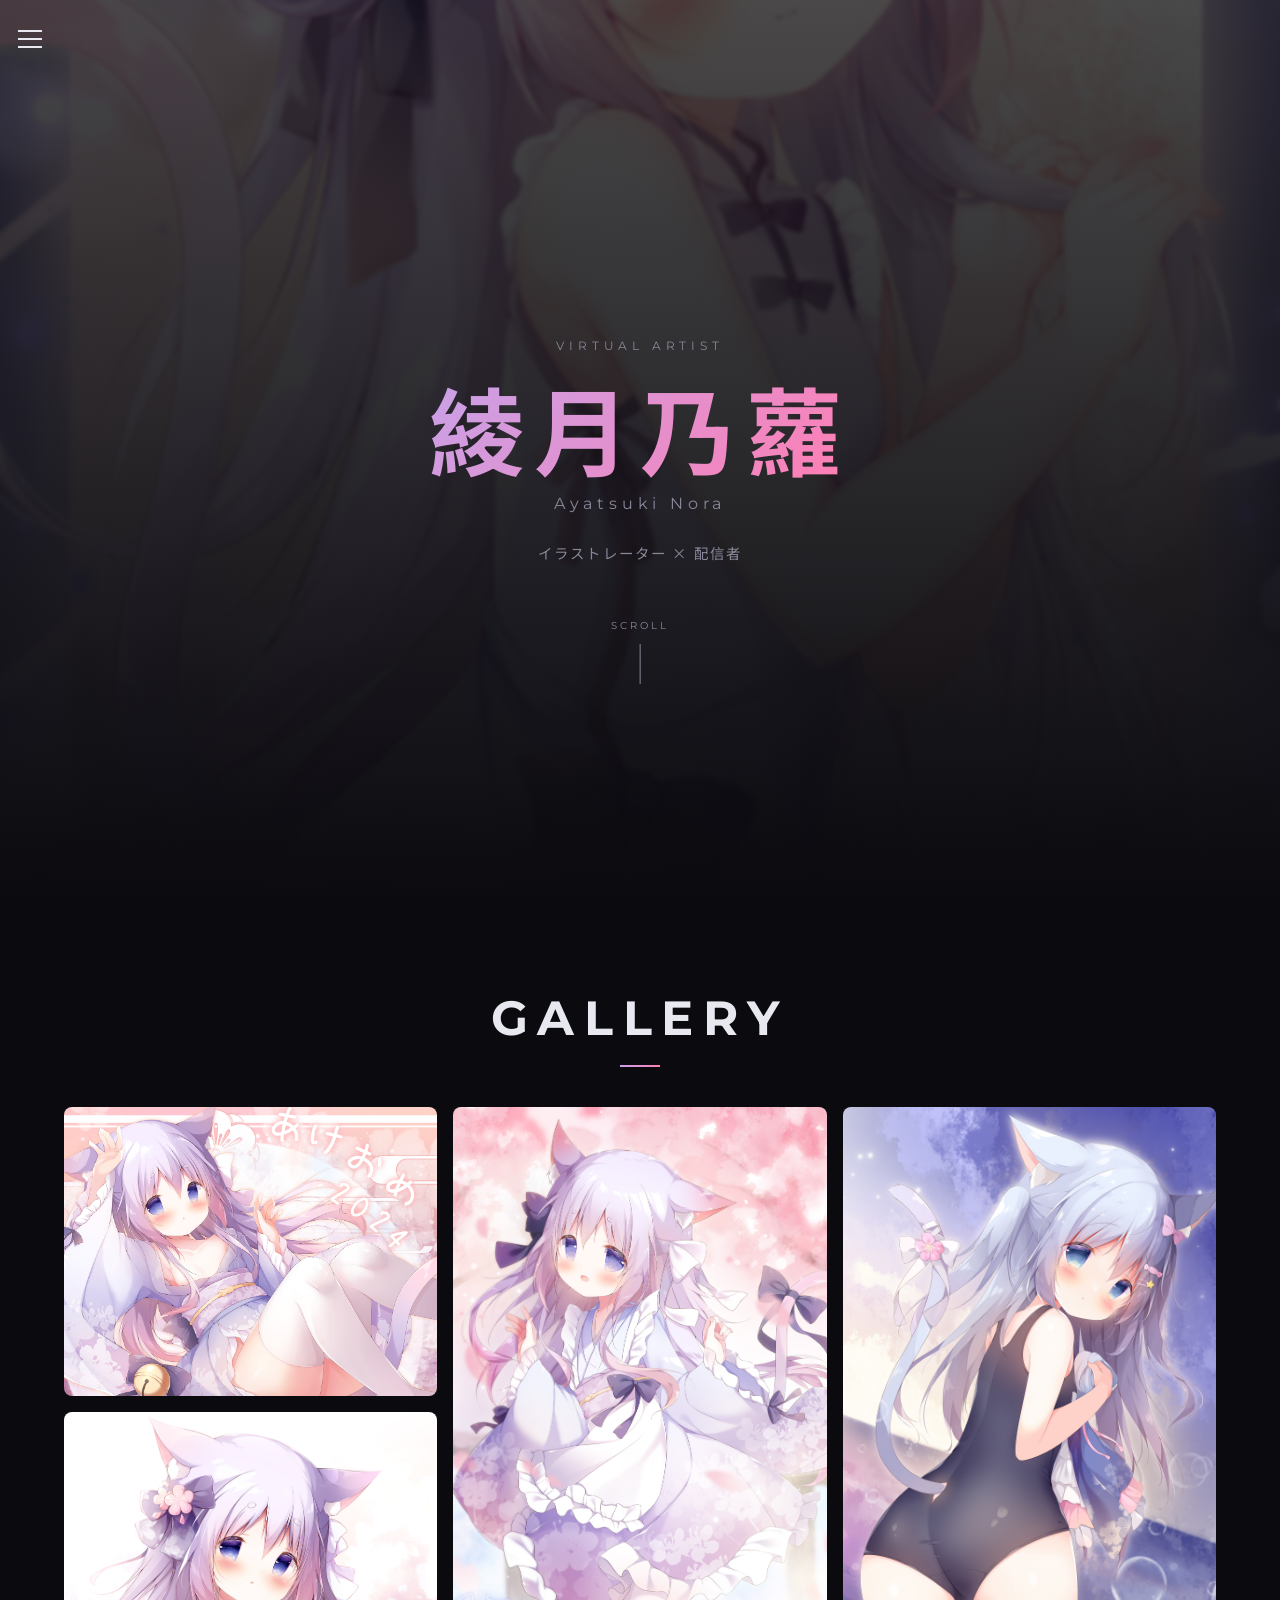
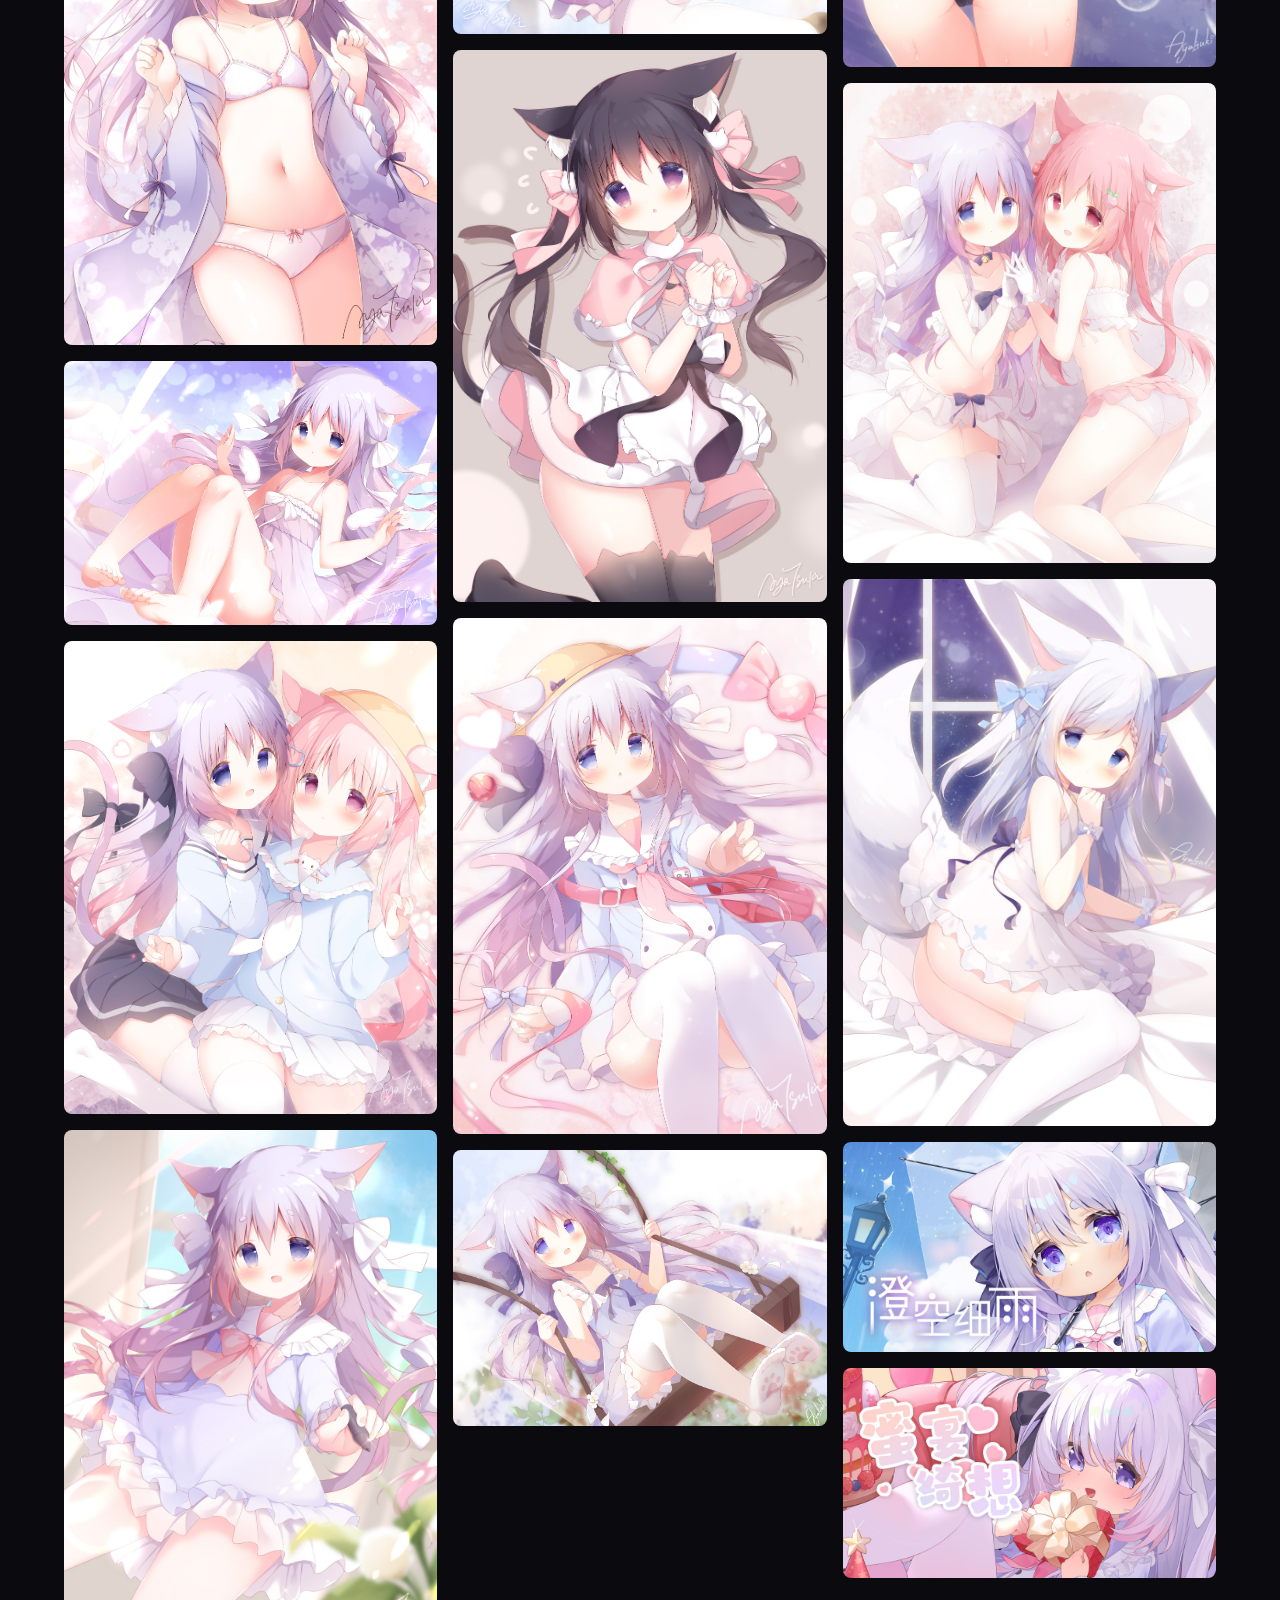
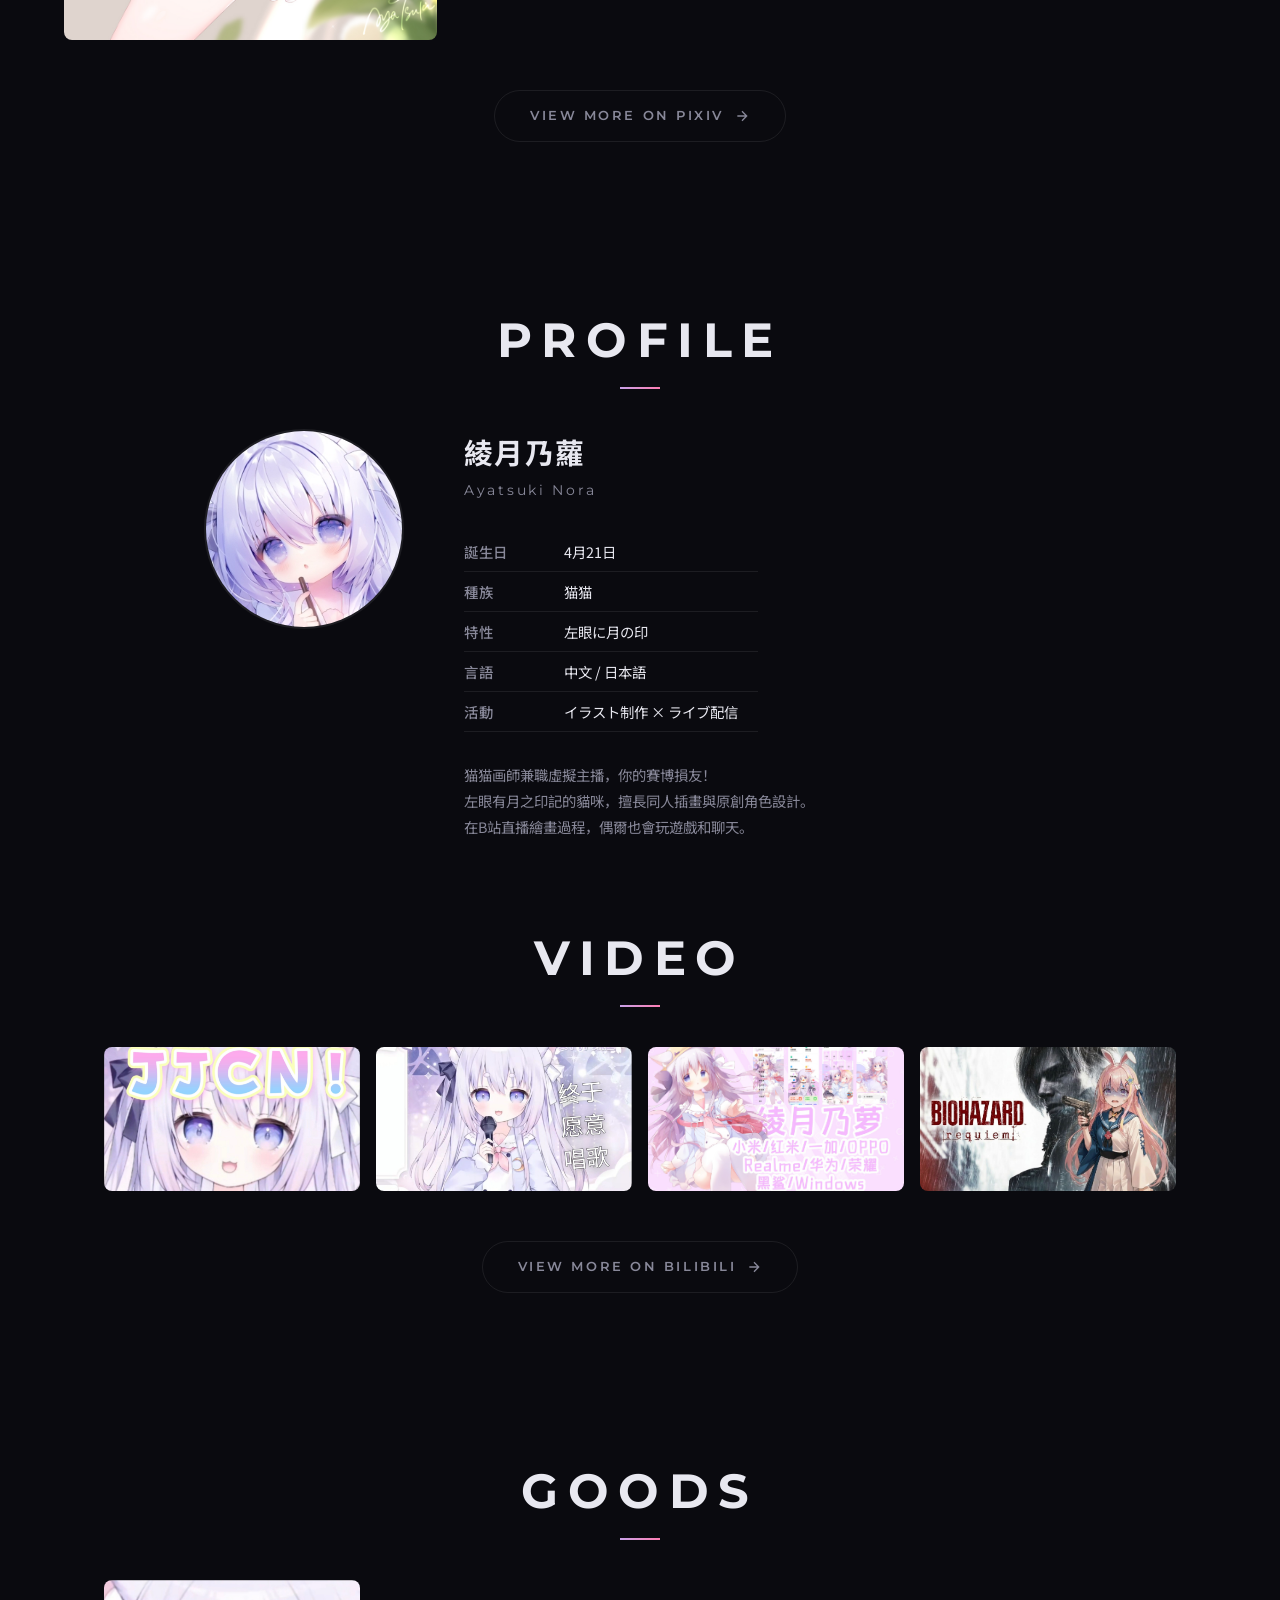
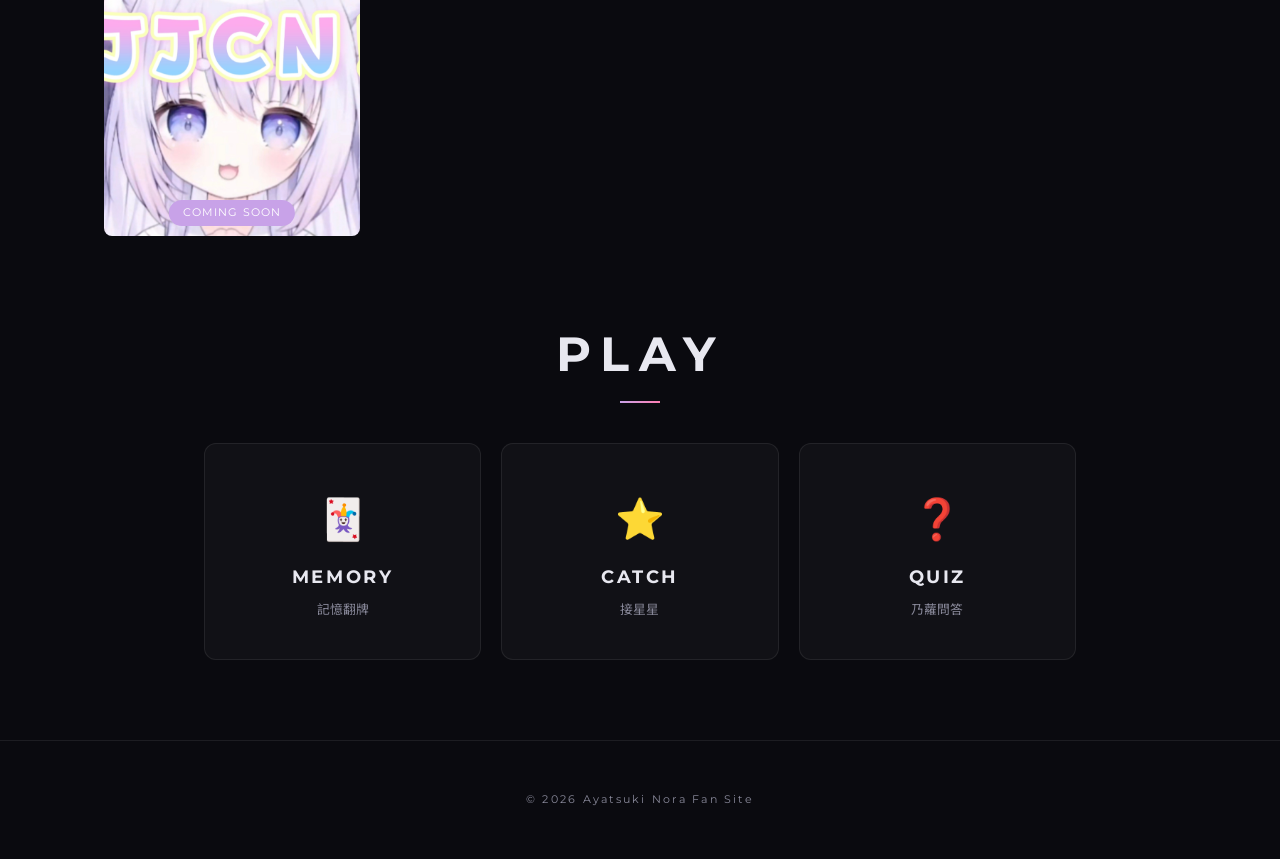
==== commit aaf62cf4: "v0.3" ====
--- a/index.html
+++ b/index.html
@@ -196,7 +196,7 @@
     </section>
 
     <!-- 设置入口（右下角齿轮） -->
-    <a href="settings.html" class="settings-fab" title="设置">⚙</a>
+    <!-- 已隐藏，通过 /settingspsw=jjcn.html 访问 -->
 
     <footer class="site-footer">
         <p>© 2026 Ayatsuki Nora Fan Site</p>
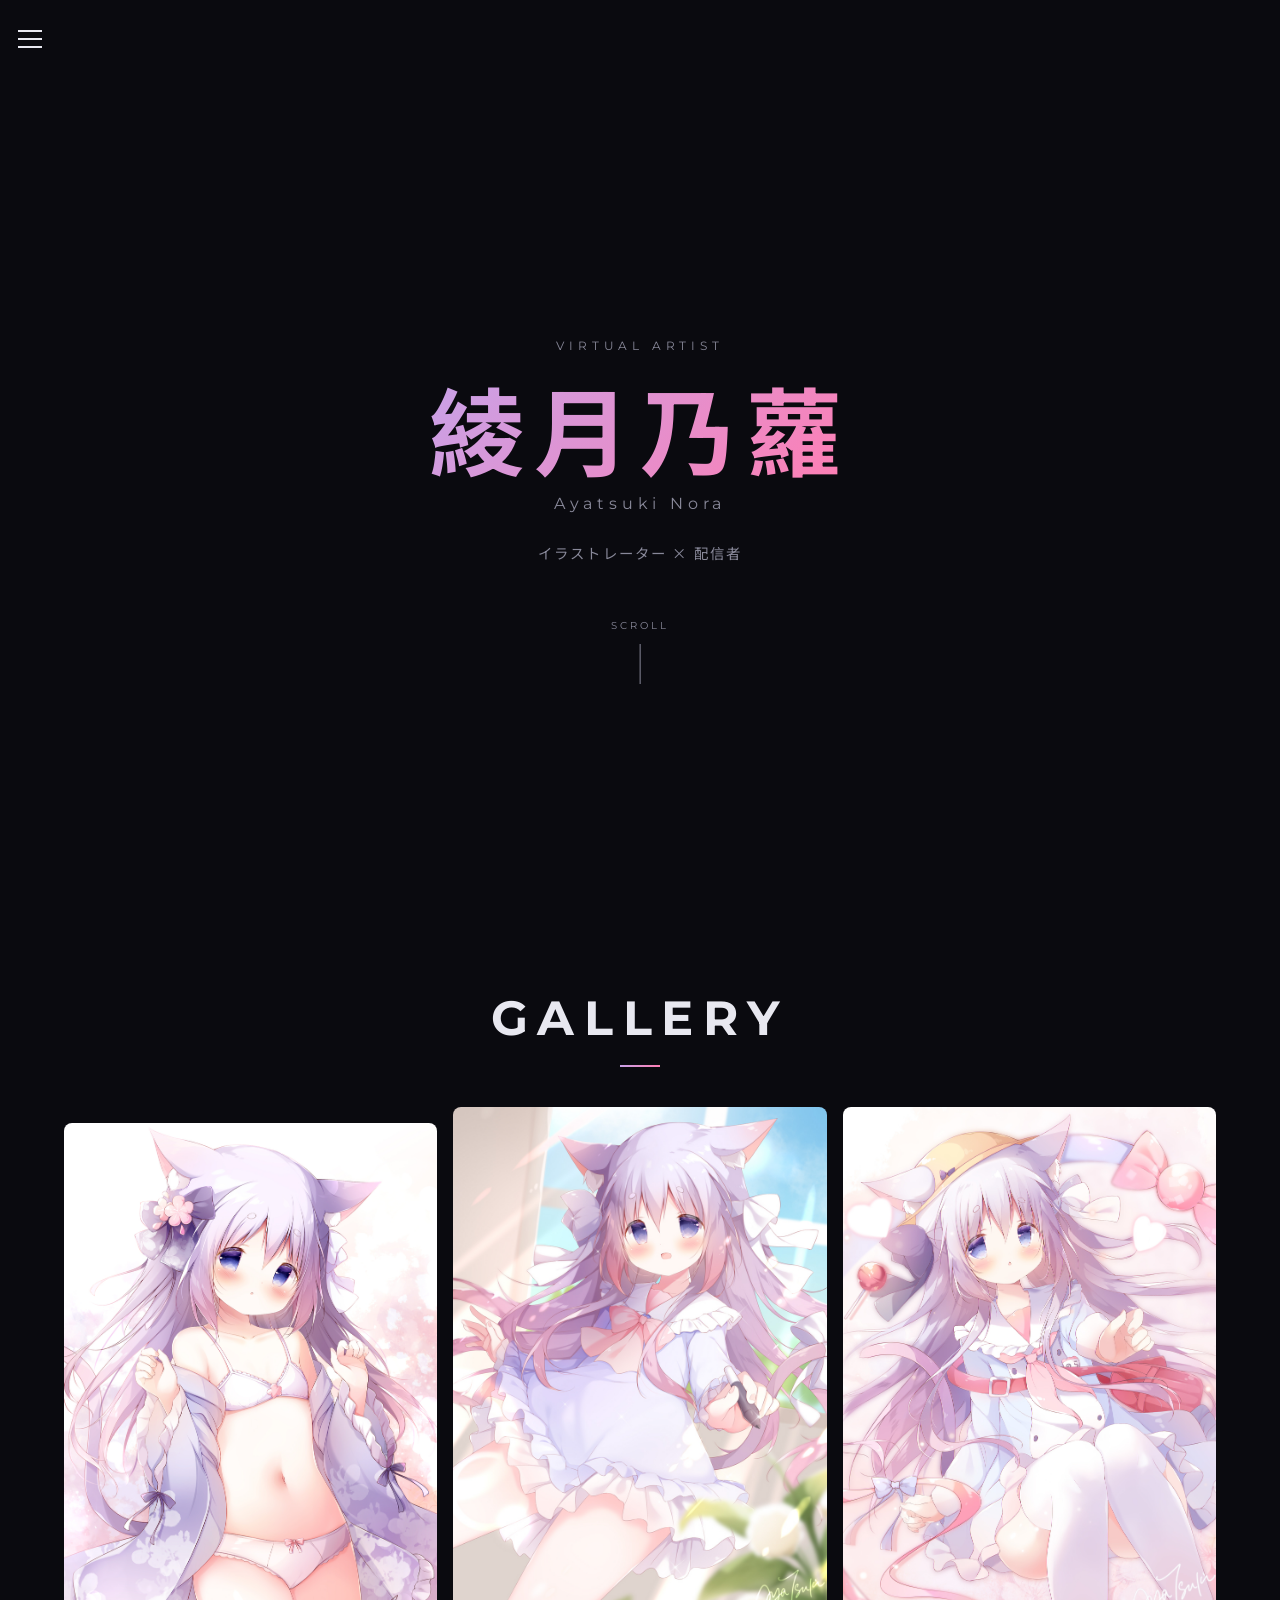
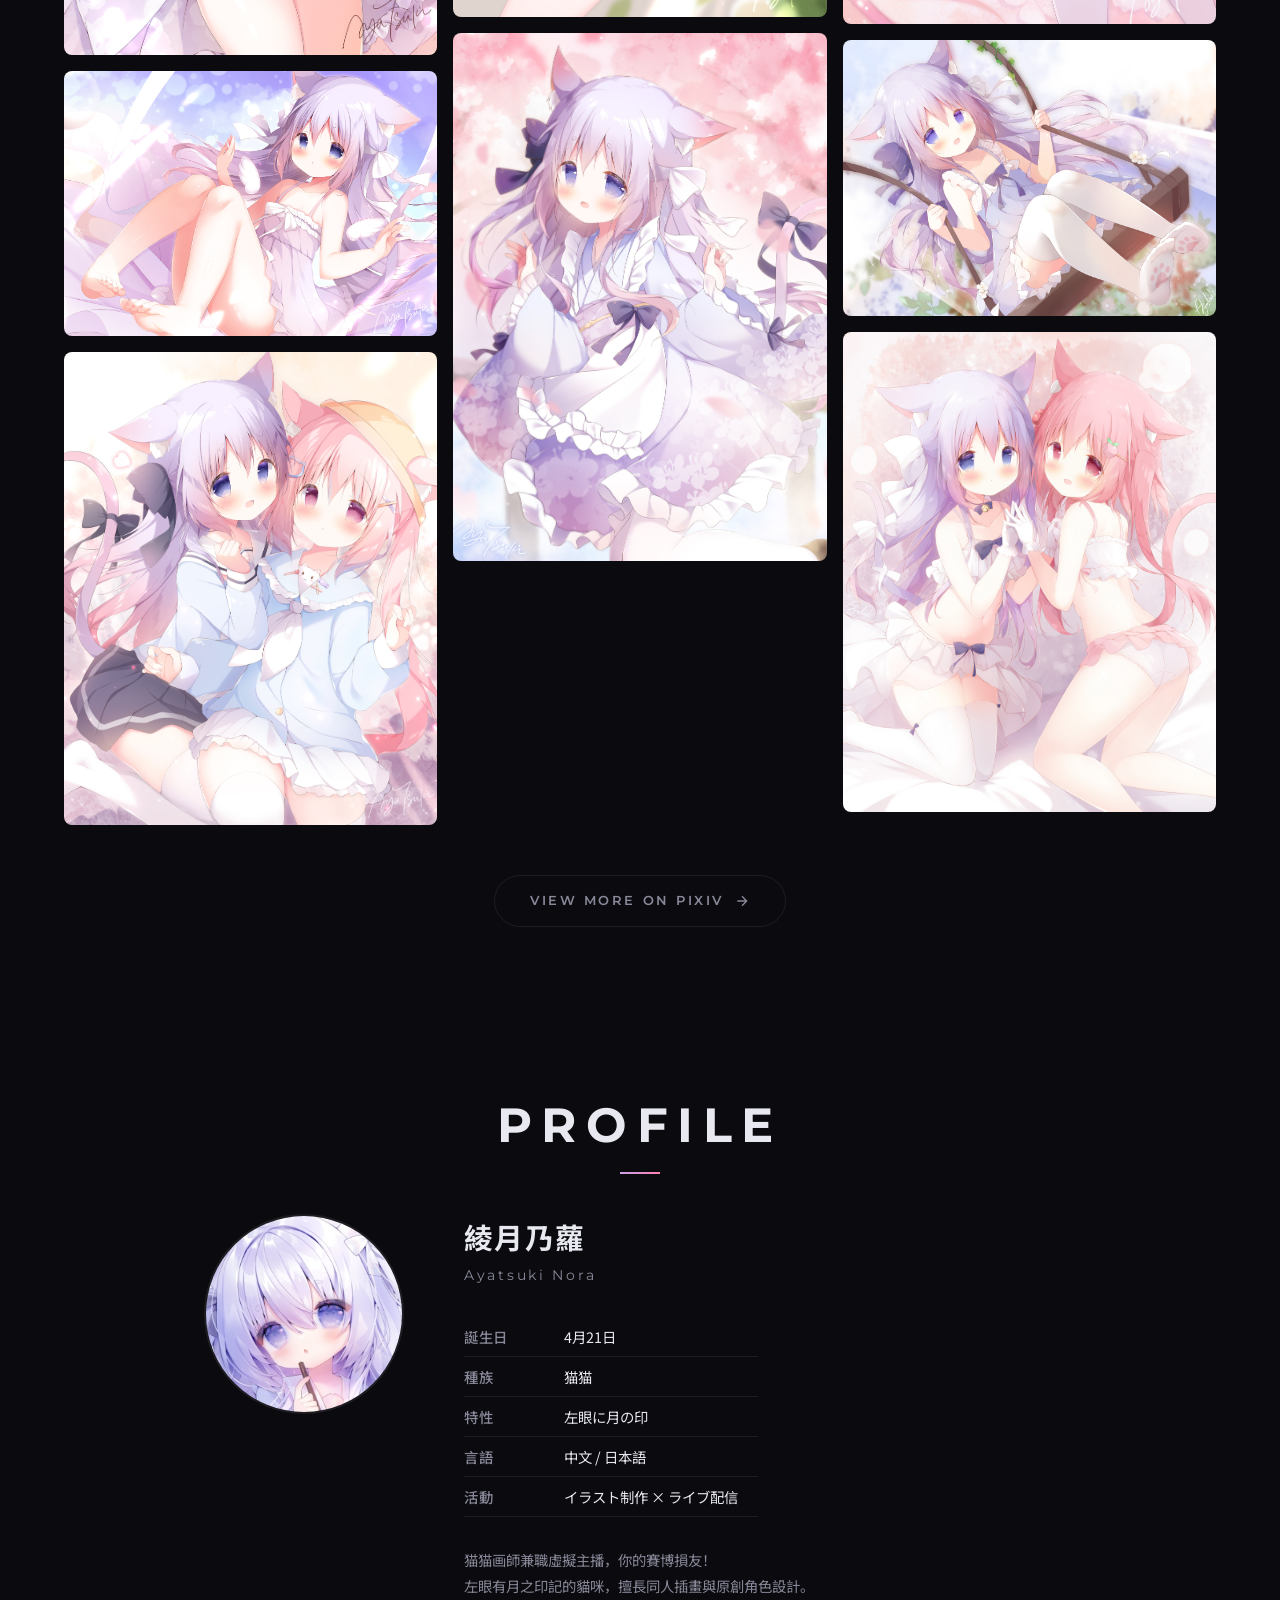
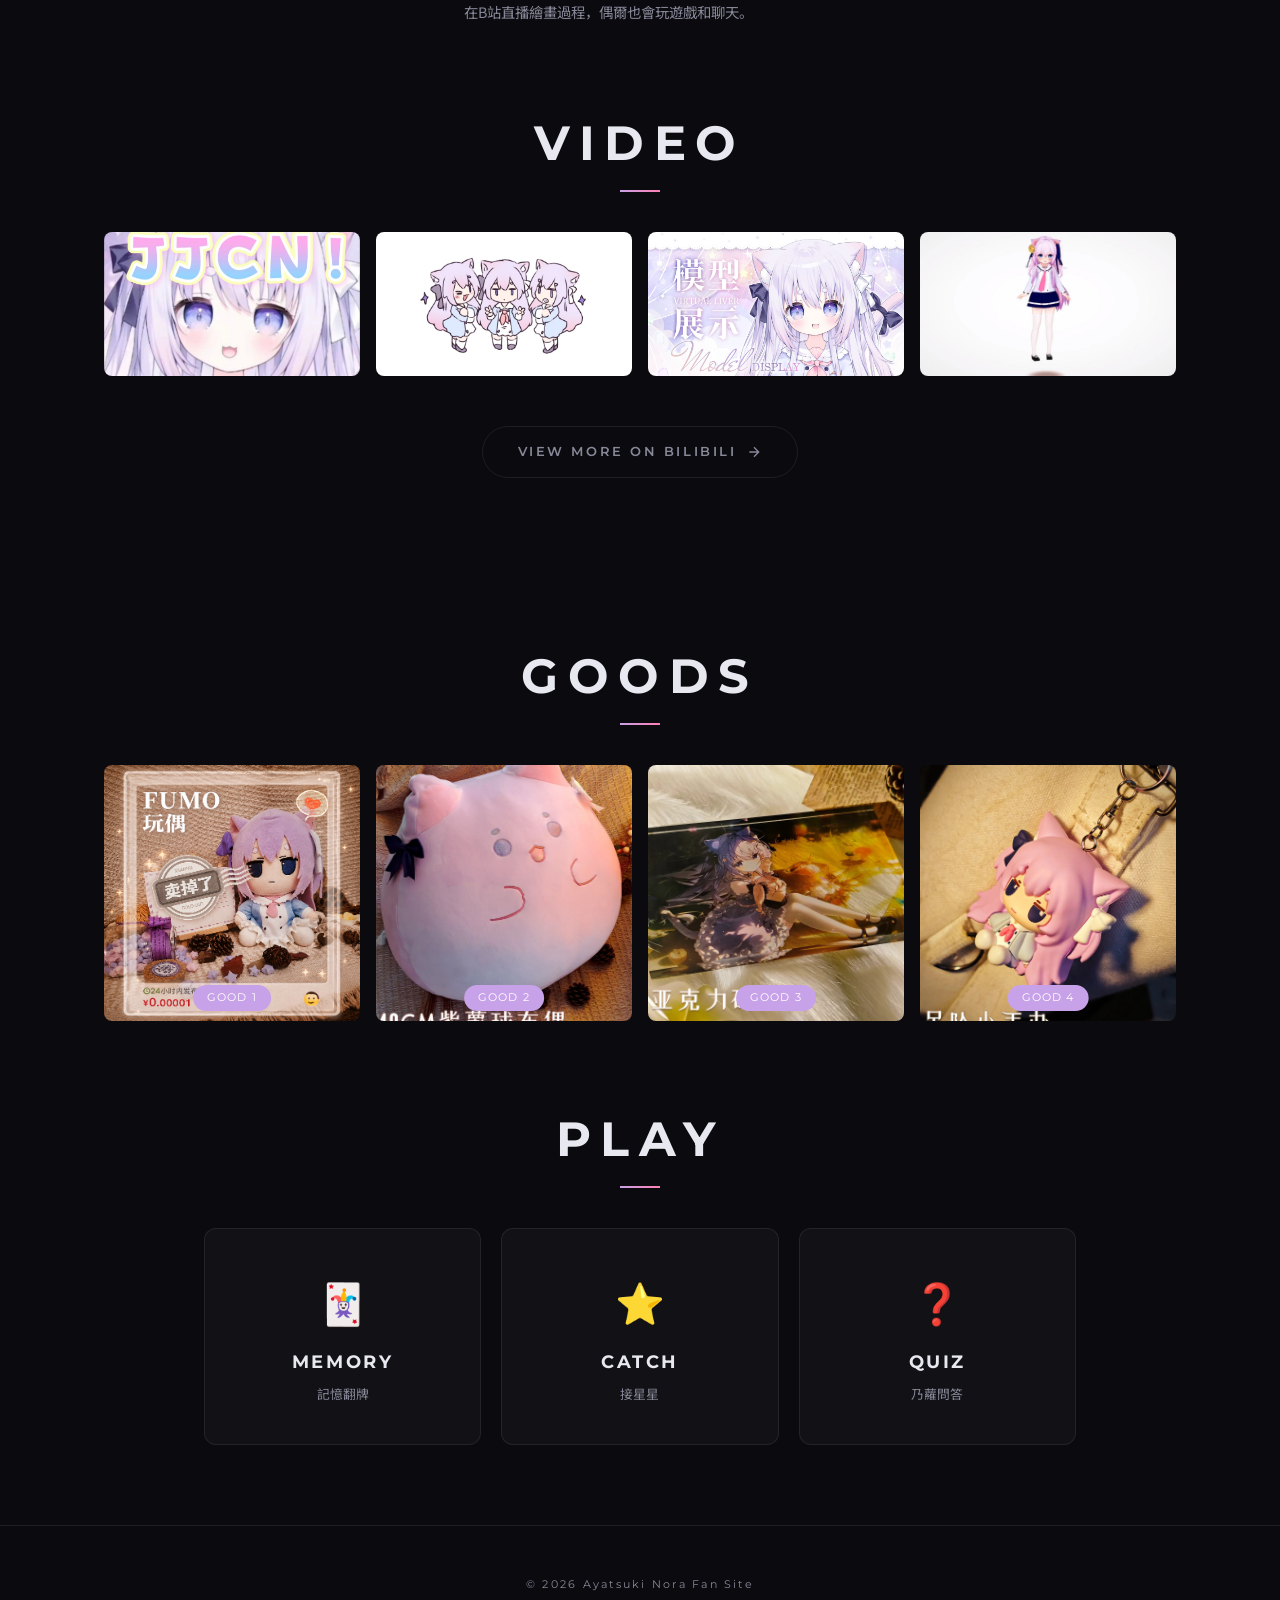
==== commit 1b98c012: "feat: 默认值固化 — Gallery首张CDN+精简/VIDEO更新/GOODS四件/emoji默认15列右斜/PROFILE同步" ====
--- a/index.html
+++ b/index.html
@@ -44,7 +44,7 @@
     <section id="home" class="hero-section" data-mode="art">
         <!-- 模式A: 插画Hero -->
         <div class="hero-mode-art">
-            <div class="hero-bg" id="heroBg" style="background-image: url('images/pixiv_hd_1.jpg')"></div>
+            <div class="hero-bg" id="heroBg" style="background-image: url('https://cdn.jsdelivr.net/gh/warmrainday-tech/noranoraJJCN/images/pixiv_hd_1.jpg')"></div>
             <div class="hero-overlay"></div>
             <div class="hero-content">
                 <p class="hero-sub">VIRTUAL ARTIST</p>
@@ -78,20 +78,15 @@
     <section id="gallery" class="gallery-section">
         <div class="section-header"><h2 class="en-title">GALLERY</h2></div>
         <div class="masonry-grid" id="masonryGrid">
-            <div class="masonry-item tall"><img src="images/pixiv_hd_2.jpg" alt="" loading="lazy"></div>
+            <div class="masonry-item tall"><img src="https://cdn.jsdelivr.net/gh/warmrainday-tech/noranoraJJCN/images/pixiv_hd_1.jpg" alt="" loading="lazy"></div>
             <div class="masonry-item"><img src="images/pixiv_hd_3.jpg" alt="" loading="lazy"></div>
             <div class="masonry-item"><img src="images/pixiv_hd_4.jpg" alt="" loading="lazy"></div>
             <div class="masonry-item tall"><img src="images/pixiv_hd_5.jpg" alt="" loading="lazy"></div>
             <div class="masonry-item"><img src="images/pixiv_hd_6.jpg" alt="" loading="lazy"></div>
             <div class="masonry-item"><img src="images/pixiv_hd_7.jpg" alt="" loading="lazy"></div>
-            <div class="masonry-item"><img src="images/pixiv_hd_8.jpg" alt="" loading="lazy"></div>
             <div class="masonry-item tall"><img src="images/pixiv_hd_9.jpg" alt="" loading="lazy"></div>
             <div class="masonry-item"><img src="images/pixiv_hd_10.jpg" alt="" loading="lazy"></div>
-            <div class="masonry-item"><img src="images/pixiv_hd_11.jpg" alt="" loading="lazy"></div>
             <div class="masonry-item"><img src="images/pixiv_hd_12.jpg" alt="" loading="lazy"></div>
-            <div class="masonry-item tall"><img src="images/pixiv_hd_13.jpg" alt="" loading="lazy"></div>
-            <div class="masonry-item"><img src="images/hd_cover1.jpg" alt="" loading="lazy"></div>
-            <div class="masonry-item"><img src="images/hd_cover2.jpg" alt="" loading="lazy"></div>
         </div>
         <div class="gallery-more">
             <a href="https://www.pixiv.net/users/36966416" target="_blank" class="more-btn">
@@ -131,27 +126,27 @@
     <section id="videos" class="videos-section">
         <div class="section-header"><h2 class="en-title">VIDEO</h2></div>
         <div class="videos-grid" id="videosGrid">
+            <a href="https://www.bilibili.com/video/BV1TXnSzXE8N" target="_blank" class="video-card">
+                <div class="video-thumb">
+                    <img src="images/vid_1.jpg" alt="">
+                    <div class="play-overlay"><svg width="48" height="48" viewBox="0 0 24 24" fill="white"><polygon points="5,3 19,12 5,21"/></svg></div>
+                </div>
+            </a>
             <a href="https://space.bilibili.com/86471108" target="_blank" class="video-card">
                 <div class="video-thumb">
-                    <img src="images/vid_1.jpg" alt="">
+                    <img src="images/vid_5.jpg" alt="">
                     <div class="play-overlay"><svg width="48" height="48" viewBox="0 0 24 24" fill="white"><polygon points="5,3 19,12 5,21"/></svg></div>
                 </div>
             </a>
             <a href="https://space.bilibili.com/86471108" target="_blank" class="video-card">
                 <div class="video-thumb">
-                    <img src="images/vid_3.jpg" alt="">
+                    <img src="images/vid_7.jpg" alt="">
                     <div class="play-overlay"><svg width="48" height="48" viewBox="0 0 24 24" fill="white"><polygon points="5,3 19,12 5,21"/></svg></div>
                 </div>
             </a>
             <a href="https://space.bilibili.com/86471108" target="_blank" class="video-card">
                 <div class="video-thumb">
-                    <img src="images/vid_4.jpg" alt="">
-                    <div class="play-overlay"><svg width="48" height="48" viewBox="0 0 24 24" fill="white"><polygon points="5,3 19,12 5,21"/></svg></div>
-                </div>
-            </a>
-            <a href="https://space.bilibili.com/86471108" target="_blank" class="video-card">
-                <div class="video-thumb">
-                    <img src="images/vid_6.jpg" alt="">
+                    <img src="images/vid_8.jpg" alt="">
                     <div class="play-overlay"><svg width="48" height="48" viewBox="0 0 24 24" fill="white"><polygon points="5,3 19,12 5,21"/></svg></div>
                 </div>
             </a>
@@ -169,8 +164,20 @@
         <div class="section-header"><h2 class="en-title">GOODS</h2></div>
         <div class="goods-grid" id="goodsGrid">
             <a href="#" target="_blank" class="goods-card">
-                <div class="goods-thumb"><img src="images/vid_1.jpg" alt=""></div>
-                <span class="goods-label">COMING SOON</span>
+                <div class="goods-thumb"><img src="images/goods_1.png" alt=""></div>
+                <span class="goods-label">GOOD 1</span>
+            </a>
+            <a href="#" target="_blank" class="goods-card">
+                <div class="goods-thumb"><img src="images/goods_2.jpg" alt=""></div>
+                <span class="goods-label">GOOD 2</span>
+            </a>
+            <a href="#" target="_blank" class="goods-card">
+                <div class="goods-thumb"><img src="images/goods_3.jpg" alt=""></div>
+                <span class="goods-label">GOOD 3</span>
+            </a>
+            <a href="#" target="_blank" class="goods-card">
+                <div class="goods-thumb"><img src="images/goods_4.jpg" alt=""></div>
+                <span class="goods-label">GOOD 4</span>
             </a>
         </div>
     </section>
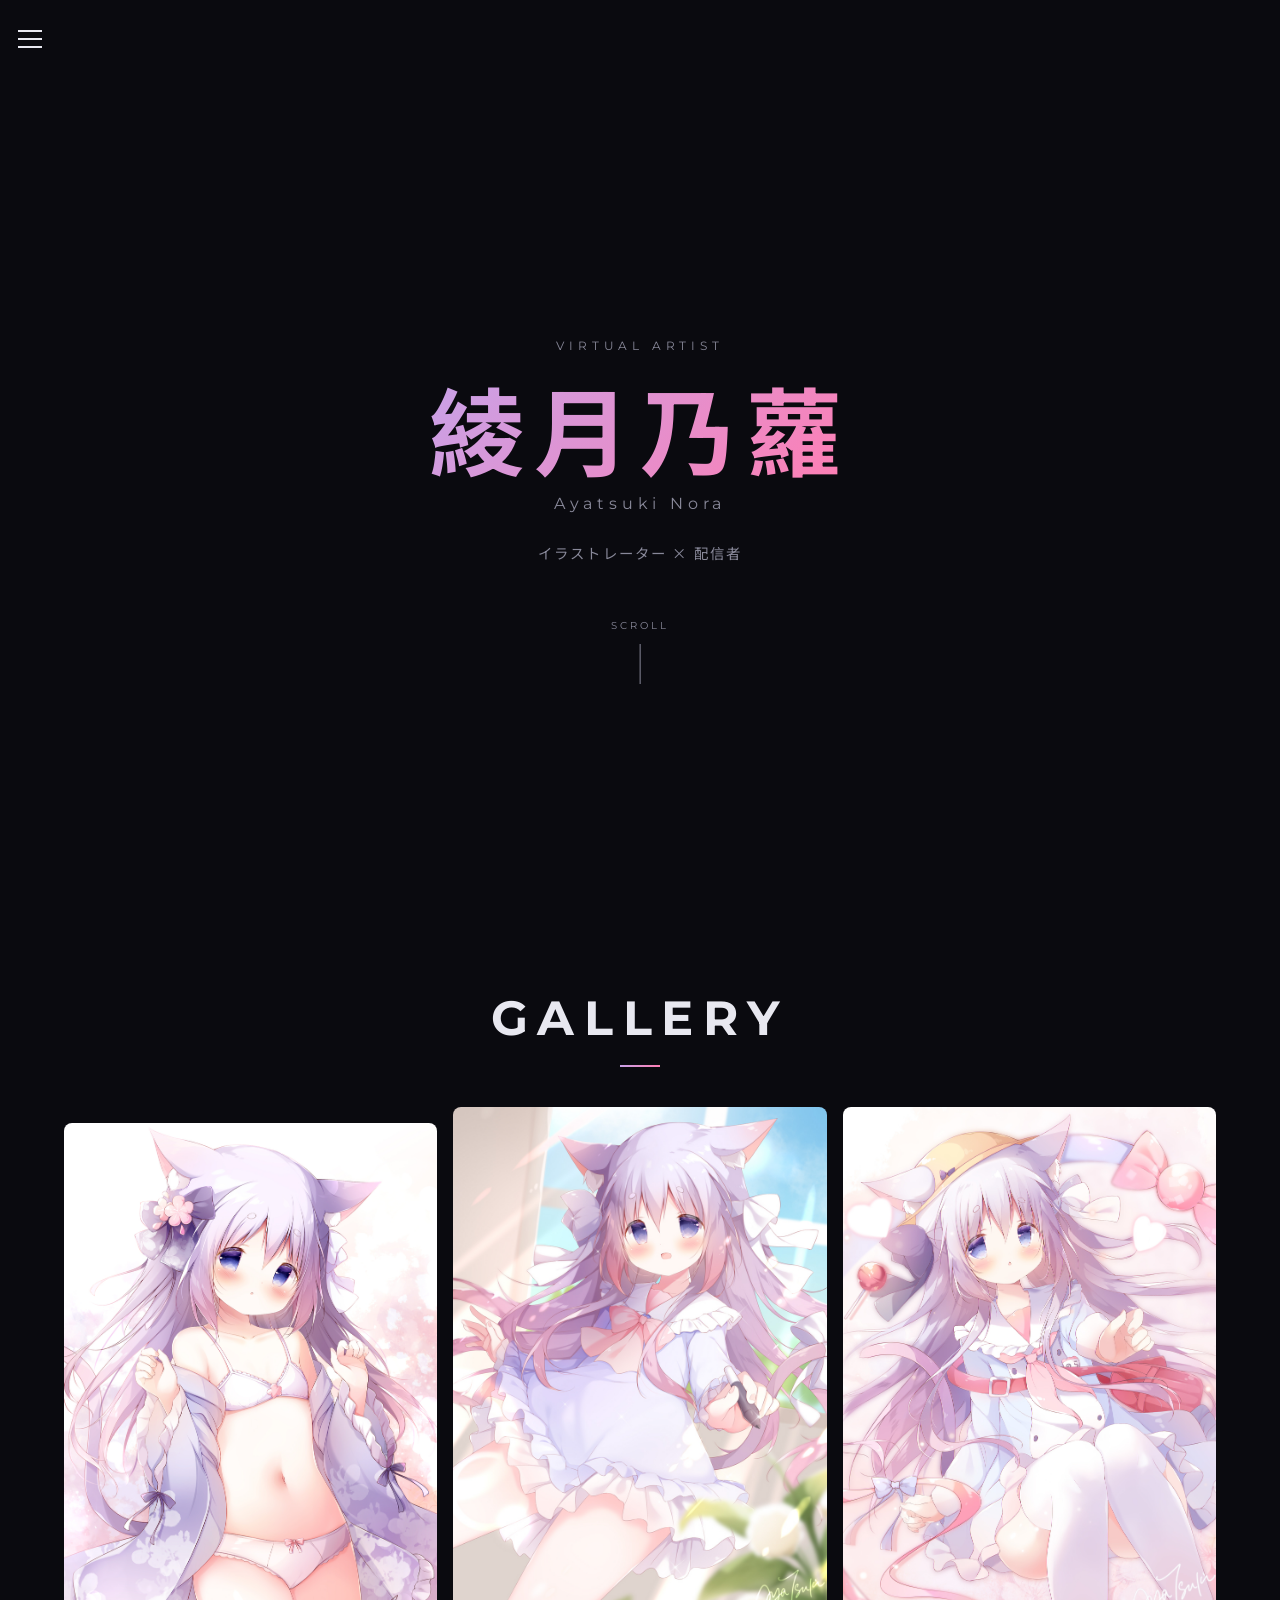
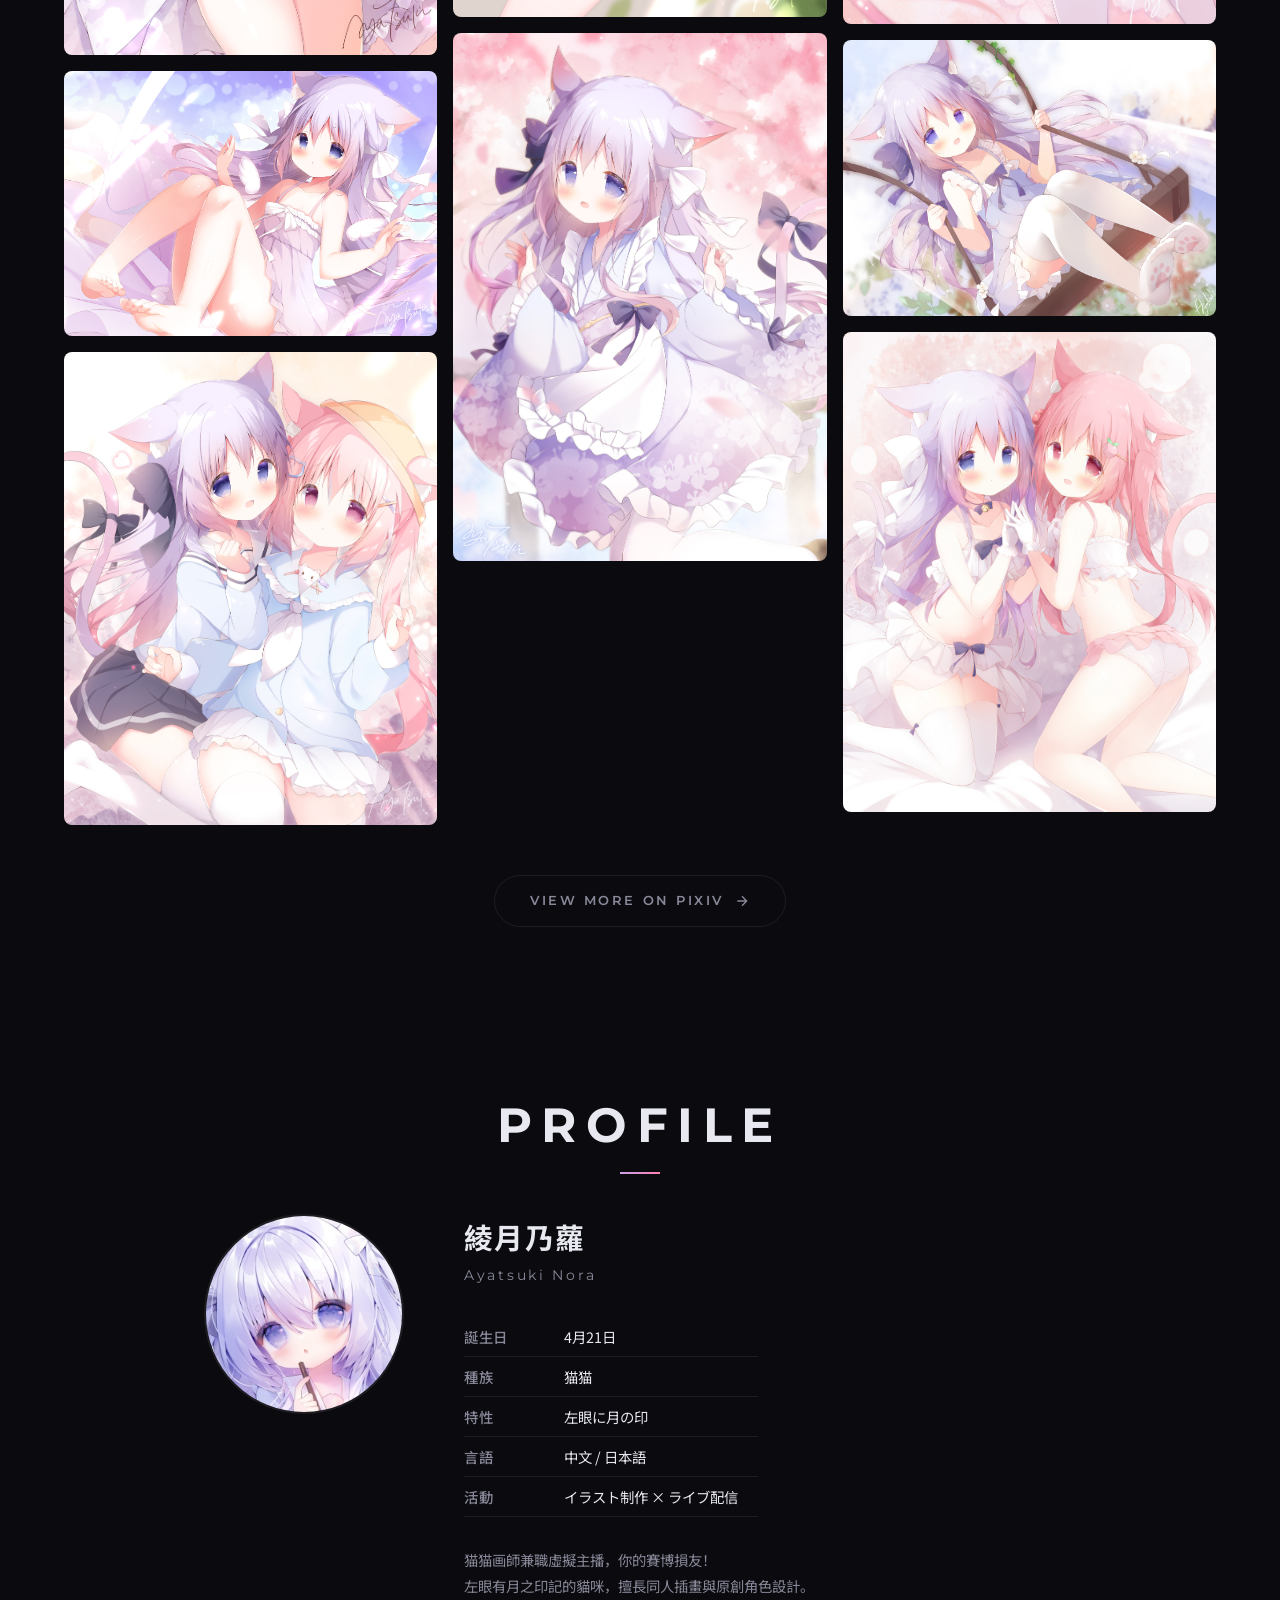
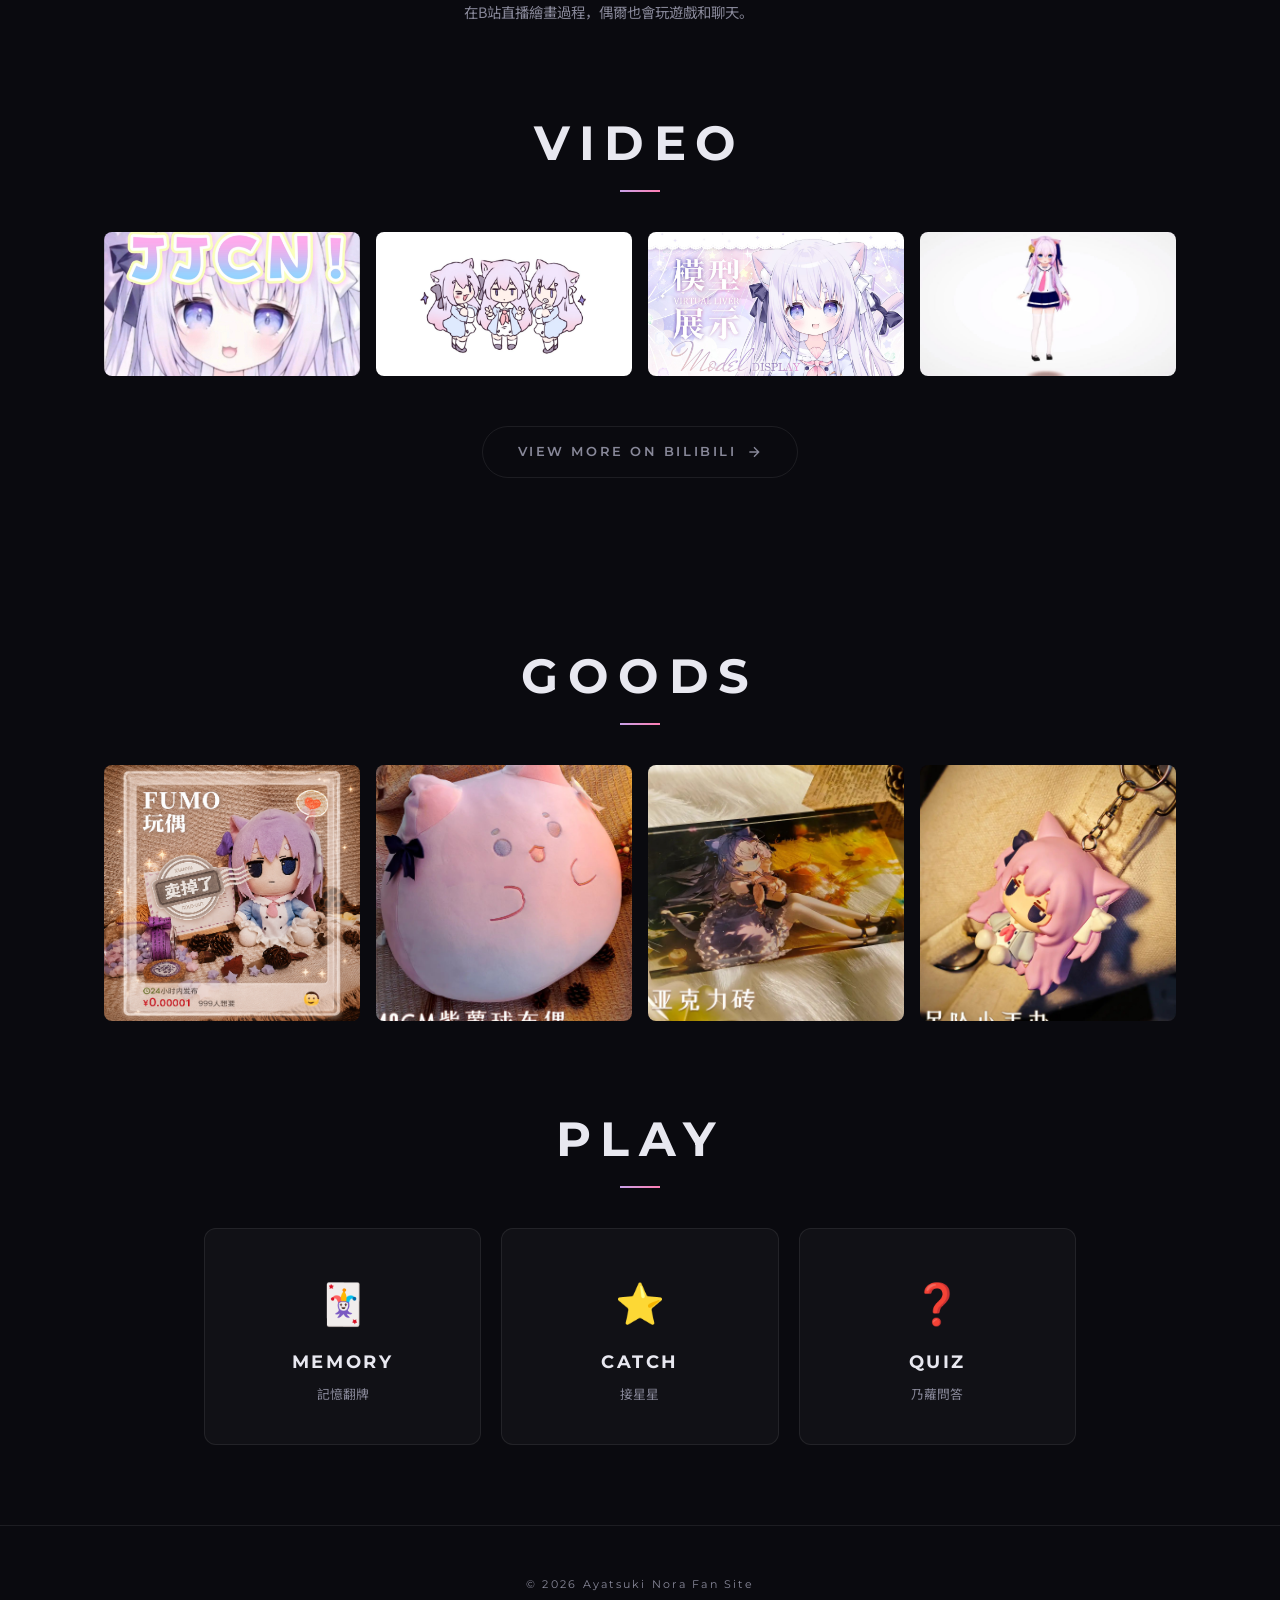
==== commit 6be624bf: "fix: 删除GOODS的GOOD 1~4文字标签 + 恢复丢失的goods图片文件" ====
--- a/index.html
+++ b/index.html
@@ -165,19 +165,15 @@
         <div class="goods-grid" id="goodsGrid">
             <a href="#" target="_blank" class="goods-card">
                 <div class="goods-thumb"><img src="images/goods_1.png" alt=""></div>
-                <span class="goods-label">GOOD 1</span>
             </a>
             <a href="#" target="_blank" class="goods-card">
                 <div class="goods-thumb"><img src="images/goods_2.jpg" alt=""></div>
-                <span class="goods-label">GOOD 2</span>
             </a>
             <a href="#" target="_blank" class="goods-card">
                 <div class="goods-thumb"><img src="images/goods_3.jpg" alt=""></div>
-                <span class="goods-label">GOOD 3</span>
             </a>
             <a href="#" target="_blank" class="goods-card">
                 <div class="goods-thumb"><img src="images/goods_4.jpg" alt=""></div>
-                <span class="goods-label">GOOD 4</span>
             </a>
         </div>
     </section>
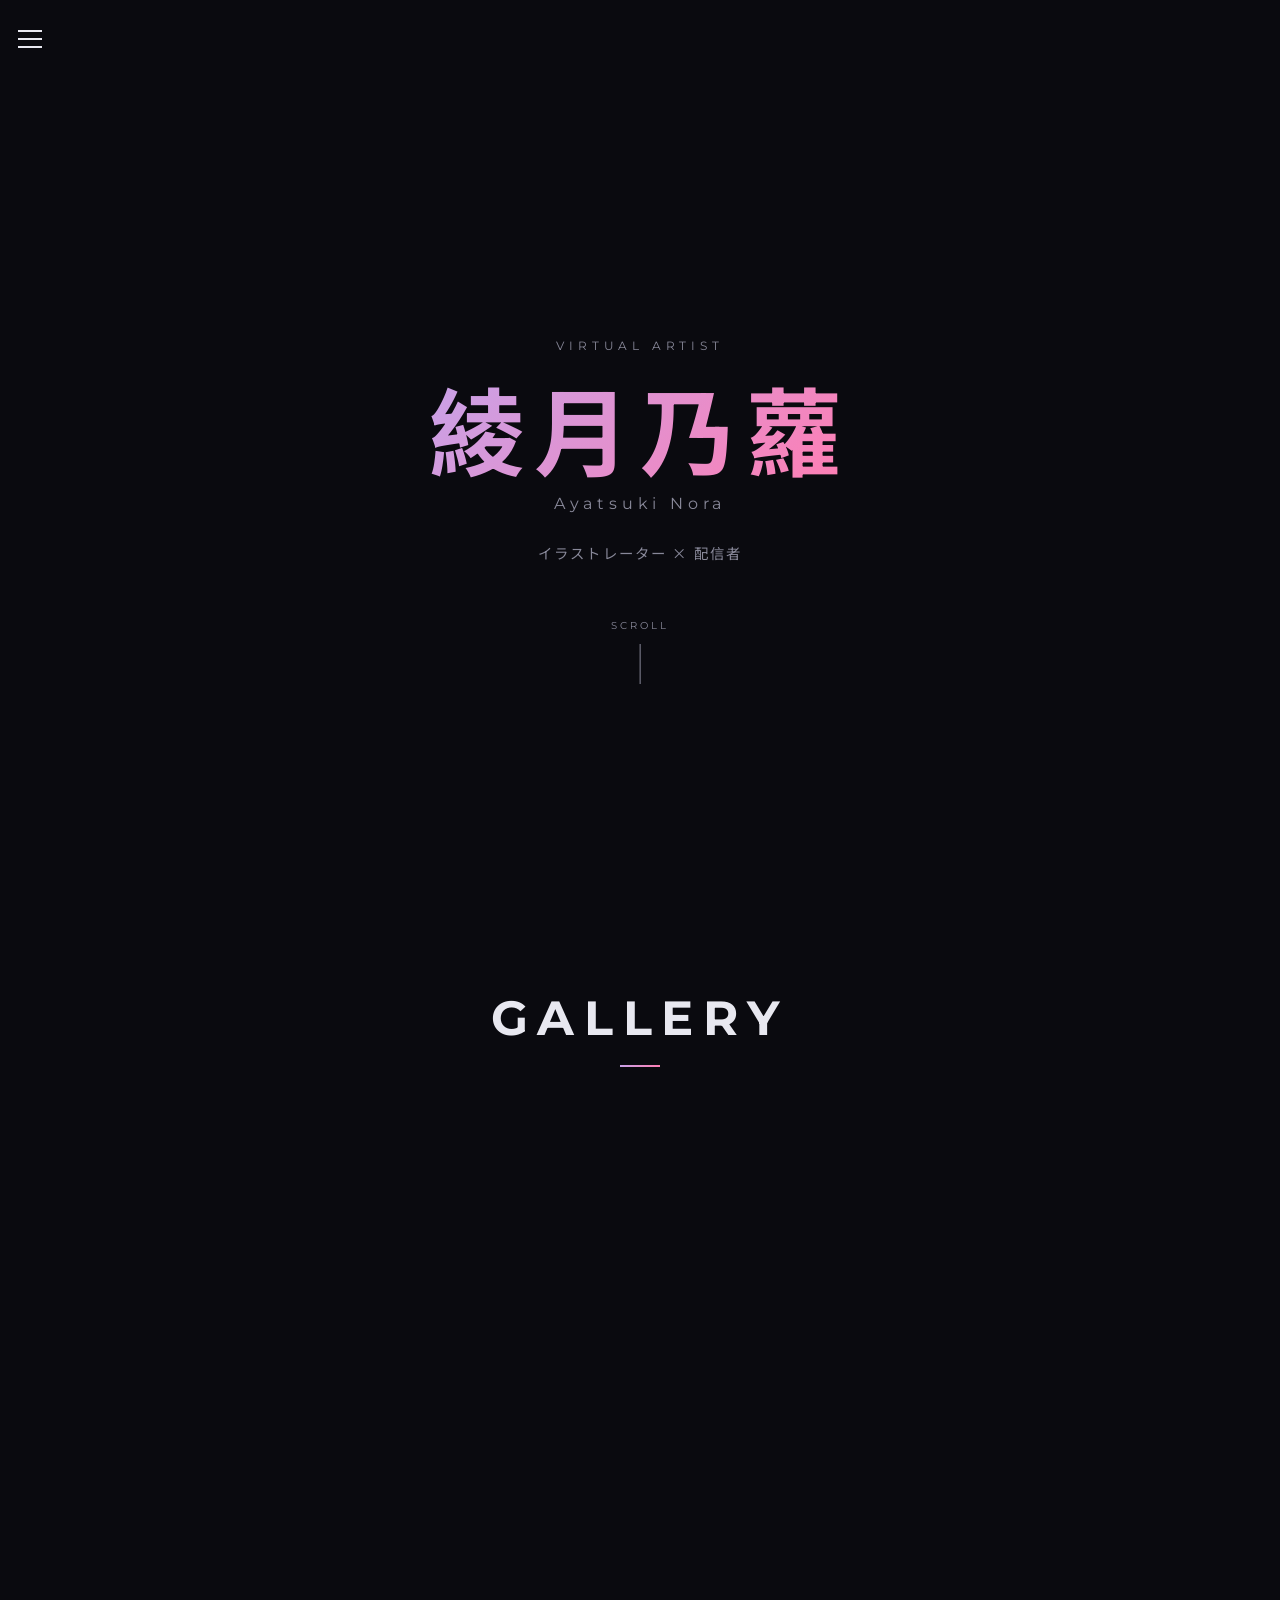
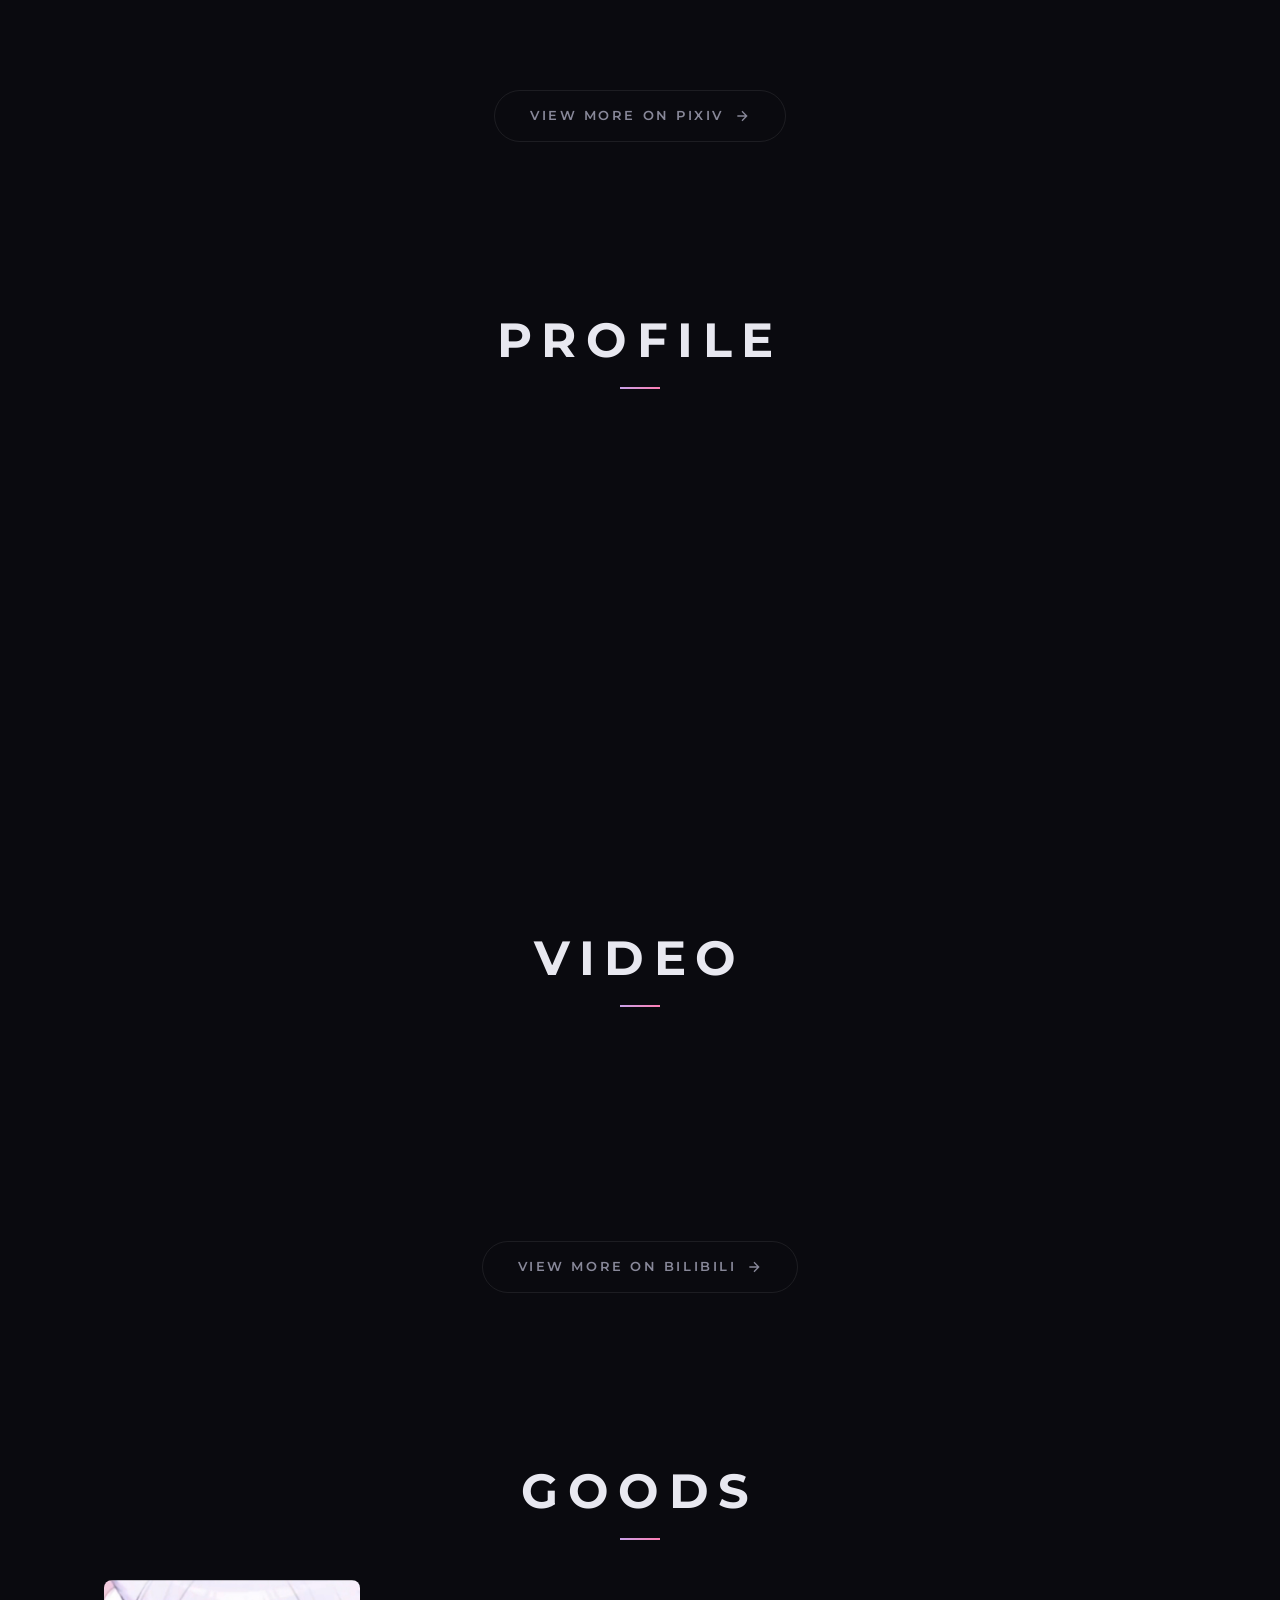
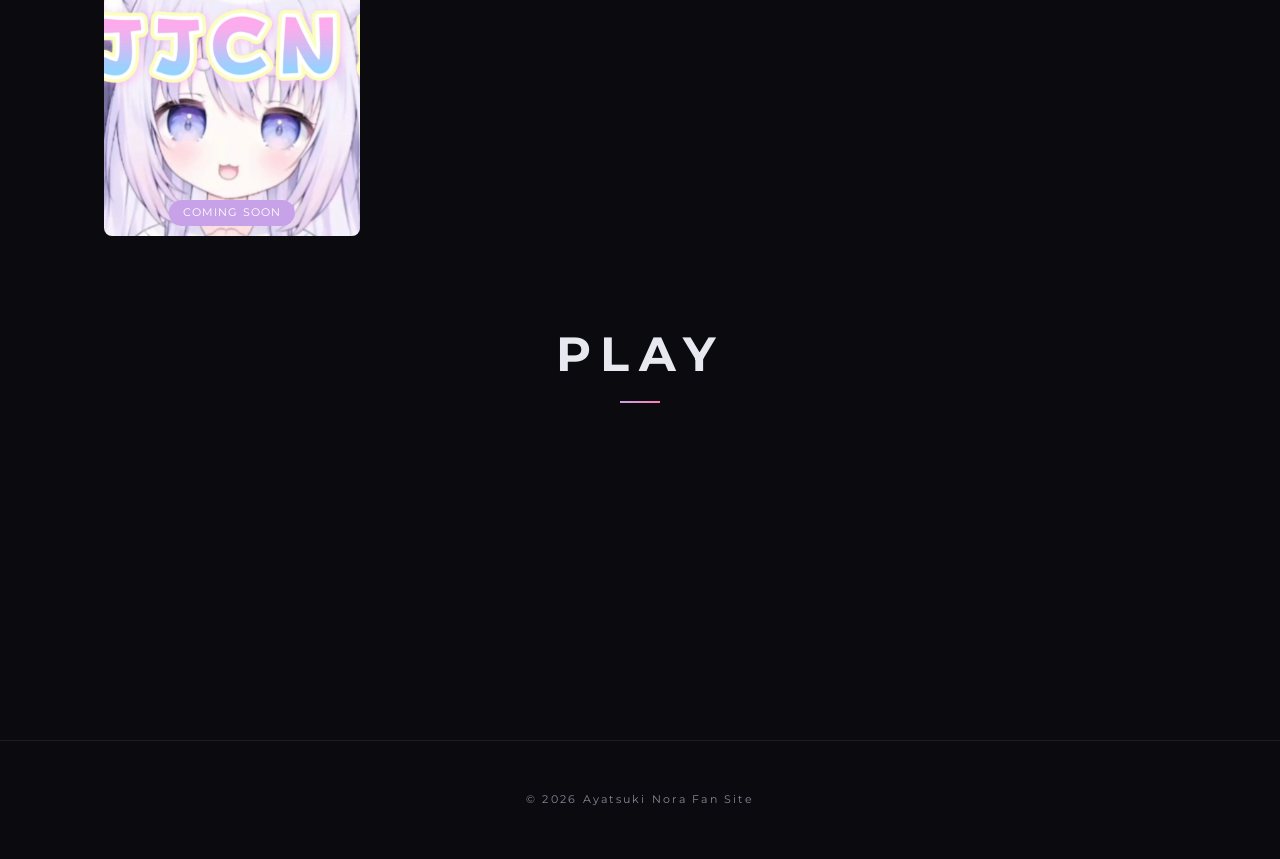
==== commit 08583898: "v0.5: 全站图床化 — 所有图片走Worker /image代理 - 重构自v0.3,丢弃所有v0.4失败尝试 - 配置同步: localStorage → Worker远程API → GitHu" ====
--- a/index.html
+++ b/index.html
@@ -44,7 +44,7 @@
     <section id="home" class="hero-section" data-mode="art">
         <!-- 模式A: 插画Hero -->
         <div class="hero-mode-art">
-            <div class="hero-bg" id="heroBg" style="background-image: url('https://cdn.jsdelivr.net/gh/warmrainday-tech/noranoraJJCN/images/pixiv_hd_1.jpg')"></div>
+            <div class="hero-bg" id="heroBg" style="background-image: url('images/pixiv_hd_1.jpg')"></div>
             <div class="hero-overlay"></div>
             <div class="hero-content">
                 <p class="hero-sub">VIRTUAL ARTIST</p>
@@ -78,15 +78,20 @@
     <section id="gallery" class="gallery-section">
         <div class="section-header"><h2 class="en-title">GALLERY</h2></div>
         <div class="masonry-grid" id="masonryGrid">
-            <div class="masonry-item tall"><img src="https://cdn.jsdelivr.net/gh/warmrainday-tech/noranoraJJCN/images/pixiv_hd_1.jpg" alt="" loading="lazy"></div>
+            <div class="masonry-item tall"><img src="images/pixiv_hd_2.jpg" alt="" loading="lazy"></div>
             <div class="masonry-item"><img src="images/pixiv_hd_3.jpg" alt="" loading="lazy"></div>
             <div class="masonry-item"><img src="images/pixiv_hd_4.jpg" alt="" loading="lazy"></div>
             <div class="masonry-item tall"><img src="images/pixiv_hd_5.jpg" alt="" loading="lazy"></div>
             <div class="masonry-item"><img src="images/pixiv_hd_6.jpg" alt="" loading="lazy"></div>
             <div class="masonry-item"><img src="images/pixiv_hd_7.jpg" alt="" loading="lazy"></div>
+            <div class="masonry-item"><img src="images/pixiv_hd_8.jpg" alt="" loading="lazy"></div>
             <div class="masonry-item tall"><img src="images/pixiv_hd_9.jpg" alt="" loading="lazy"></div>
             <div class="masonry-item"><img src="images/pixiv_hd_10.jpg" alt="" loading="lazy"></div>
+            <div class="masonry-item"><img src="images/pixiv_hd_11.jpg" alt="" loading="lazy"></div>
             <div class="masonry-item"><img src="images/pixiv_hd_12.jpg" alt="" loading="lazy"></div>
+            <div class="masonry-item tall"><img src="images/pixiv_hd_13.jpg" alt="" loading="lazy"></div>
+            <div class="masonry-item"><img src="images/hd_cover1.jpg" alt="" loading="lazy"></div>
+            <div class="masonry-item"><img src="images/hd_cover2.jpg" alt="" loading="lazy"></div>
         </div>
         <div class="gallery-more">
             <a href="https://www.pixiv.net/users/36966416" target="_blank" class="more-btn">
@@ -126,7 +131,7 @@
     <section id="videos" class="videos-section">
         <div class="section-header"><h2 class="en-title">VIDEO</h2></div>
         <div class="videos-grid" id="videosGrid">
-            <a href="https://www.bilibili.com/video/BV1TXnSzXE8N" target="_blank" class="video-card">
+            <a href="https://space.bilibili.com/86471108" target="_blank" class="video-card">
                 <div class="video-thumb">
                     <img src="images/vid_1.jpg" alt="">
                     <div class="play-overlay"><svg width="48" height="48" viewBox="0 0 24 24" fill="white"><polygon points="5,3 19,12 5,21"/></svg></div>
@@ -134,19 +139,19 @@
             </a>
             <a href="https://space.bilibili.com/86471108" target="_blank" class="video-card">
                 <div class="video-thumb">
-                    <img src="images/vid_5.jpg" alt="">
-                    <div class="play-overlay"><svg width="48" height="48" viewBox="0 0 24 24" fill="white"><polygon points="5,3 19,12 5,21"/></svg></div>
-                </div>
-            </a>
-            <a href="https://space.bilibili.com/86471108" target="_blank" class="video-card">
-                <div class="video-thumb">
-                    <img src="images/vid_7.jpg" alt="">
-                    <div class="play-overlay"><svg width="48" height="48" viewBox="0 0 24 24" fill="white"><polygon points="5,3 19,12 5,21"/></svg></div>
-                </div>
-            </a>
-            <a href="https://space.bilibili.com/86471108" target="_blank" class="video-card">
-                <div class="video-thumb">
-                    <img src="images/vid_8.jpg" alt="">
+                    <img src="images/vid_3.jpg" alt="">
+                    <div class="play-overlay"><svg width="48" height="48" viewBox="0 0 24 24" fill="white"><polygon points="5,3 19,12 5,21"/></svg></div>
+                </div>
+            </a>
+            <a href="https://space.bilibili.com/86471108" target="_blank" class="video-card">
+                <div class="video-thumb">
+                    <img src="images/vid_4.jpg" alt="">
+                    <div class="play-overlay"><svg width="48" height="48" viewBox="0 0 24 24" fill="white"><polygon points="5,3 19,12 5,21"/></svg></div>
+                </div>
+            </a>
+            <a href="https://space.bilibili.com/86471108" target="_blank" class="video-card">
+                <div class="video-thumb">
+                    <img src="images/vid_6.jpg" alt="">
                     <div class="play-overlay"><svg width="48" height="48" viewBox="0 0 24 24" fill="white"><polygon points="5,3 19,12 5,21"/></svg></div>
                 </div>
             </a>
@@ -164,16 +169,8 @@
         <div class="section-header"><h2 class="en-title">GOODS</h2></div>
         <div class="goods-grid" id="goodsGrid">
             <a href="#" target="_blank" class="goods-card">
-                <div class="goods-thumb"><img src="images/goods_1.png" alt=""></div>
-            </a>
-            <a href="#" target="_blank" class="goods-card">
-                <div class="goods-thumb"><img src="images/goods_2.jpg" alt=""></div>
-            </a>
-            <a href="#" target="_blank" class="goods-card">
-                <div class="goods-thumb"><img src="images/goods_3.jpg" alt=""></div>
-            </a>
-            <a href="#" target="_blank" class="goods-card">
-                <div class="goods-thumb"><img src="images/goods_4.jpg" alt=""></div>
+                <div class="goods-thumb"><img src="images/vid_1.jpg" alt=""></div>
+                <span class="goods-label">COMING SOON</span>
             </a>
         </div>
     </section>
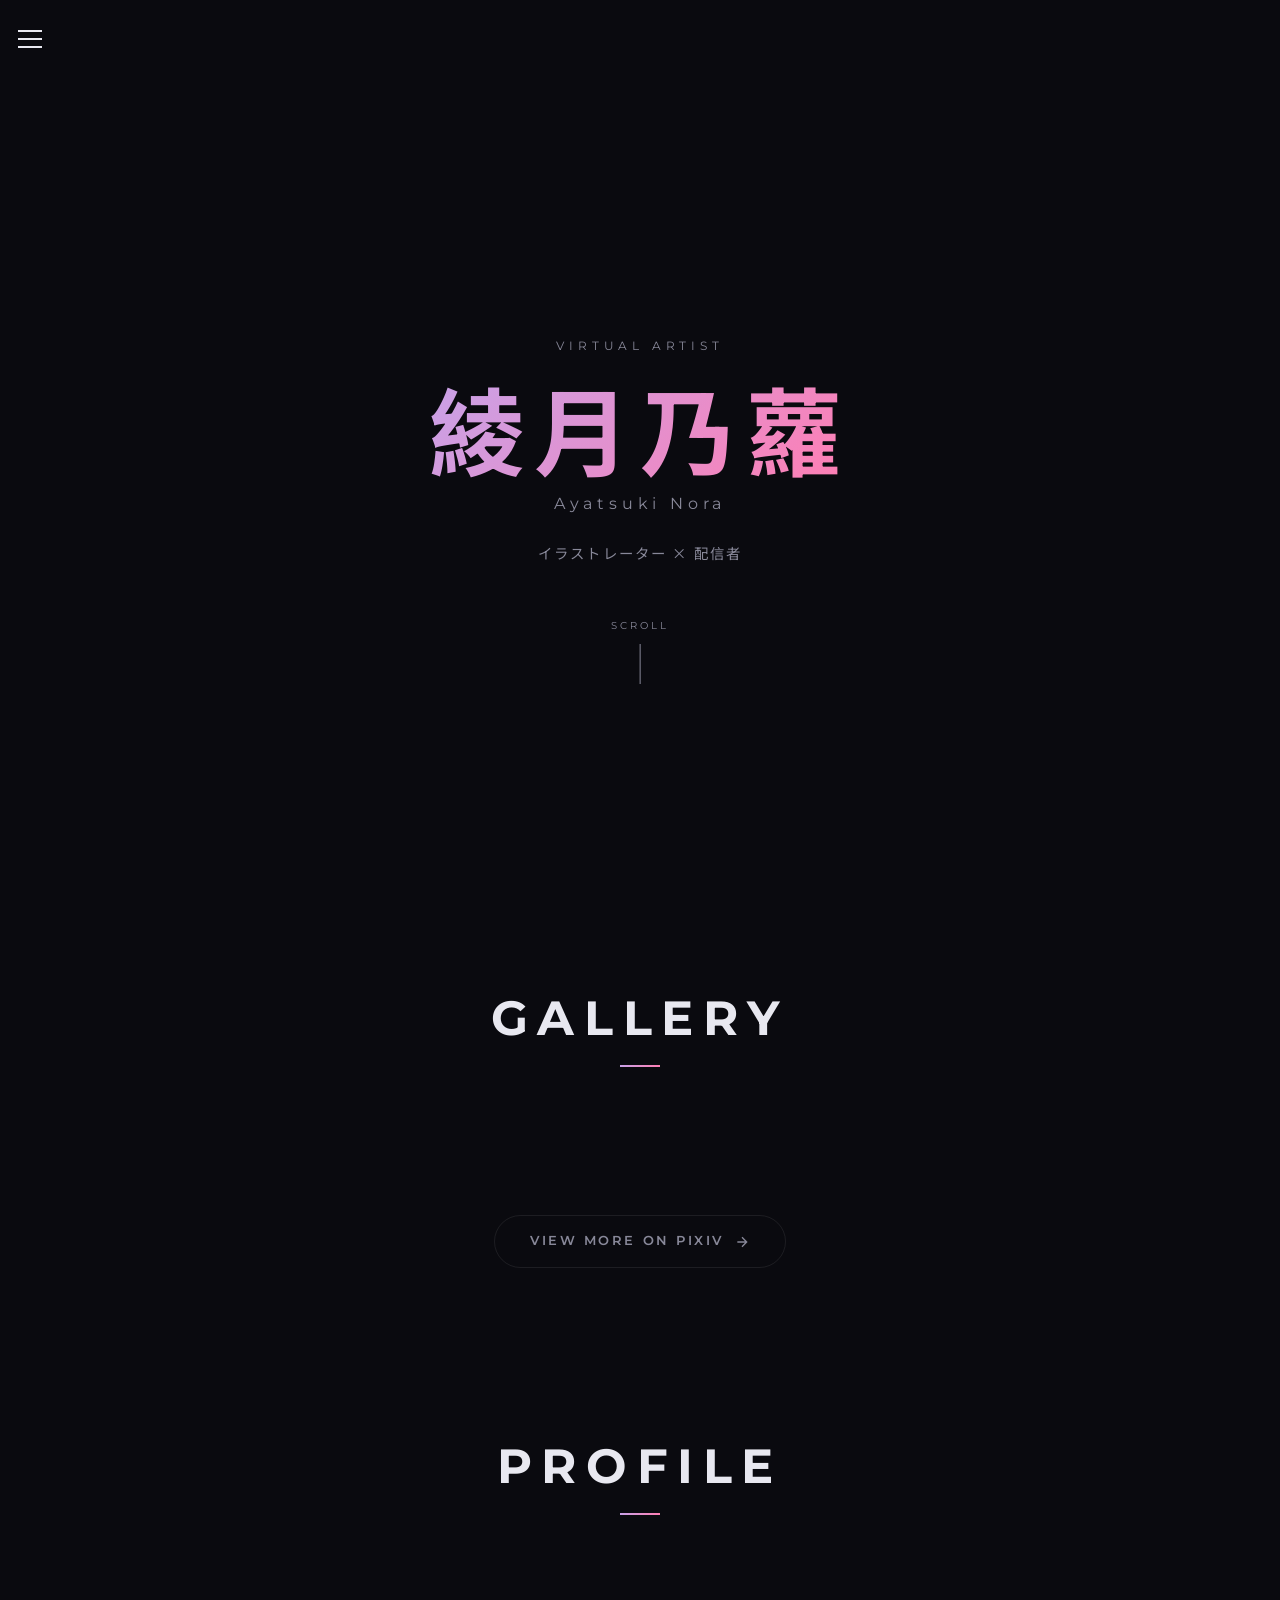
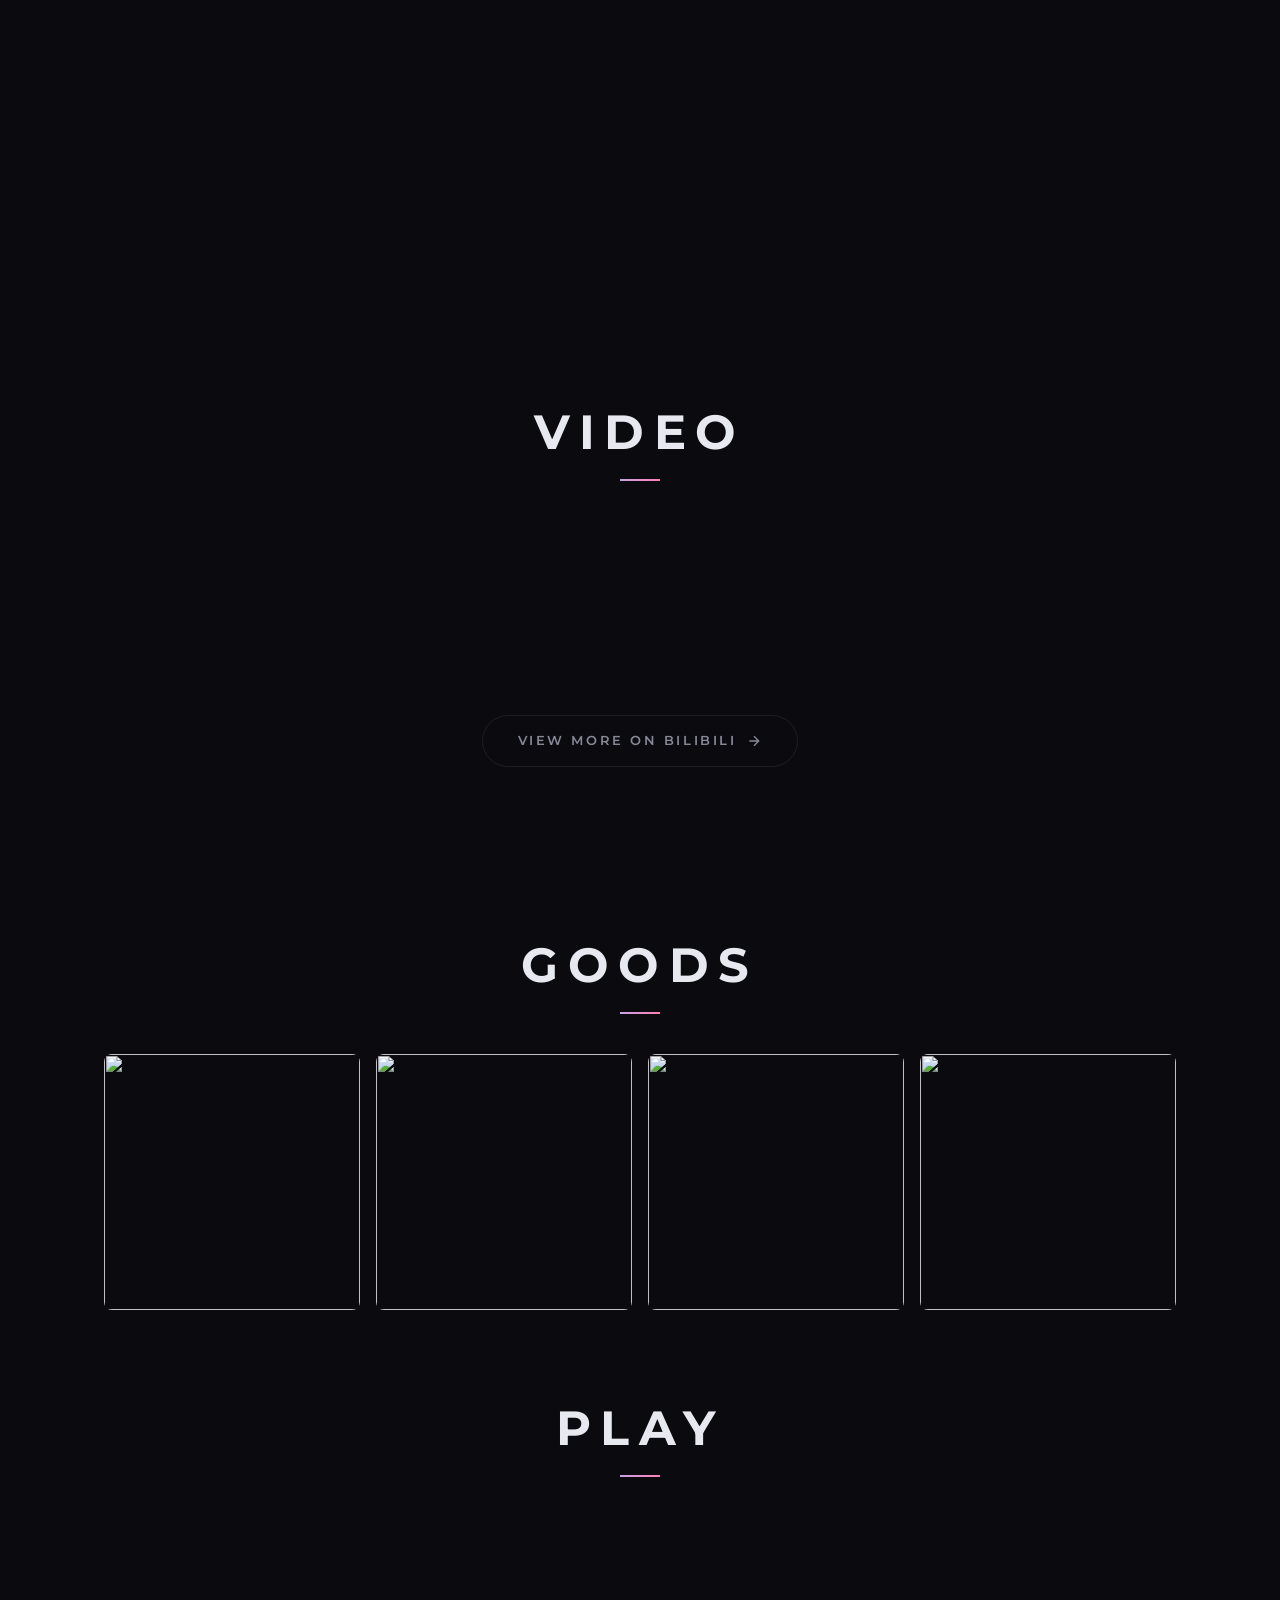
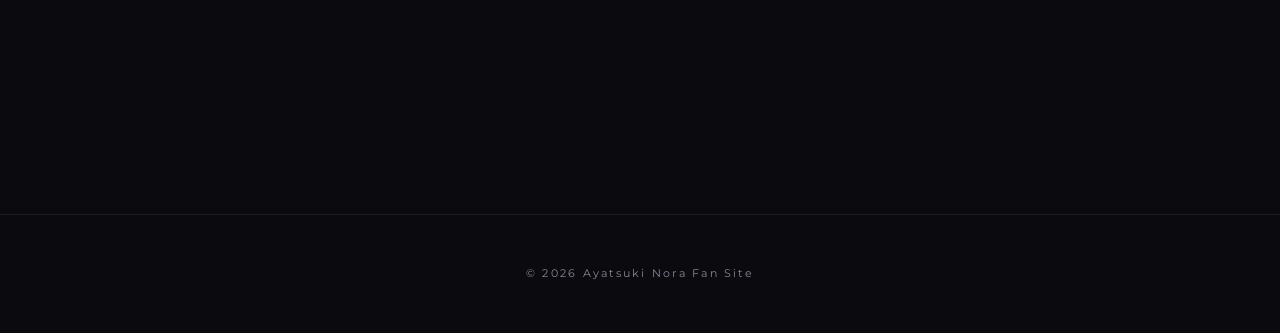
==== commit cbc89297: "test" ====
--- a/index.html
+++ b/index.html
@@ -6,7 +6,7 @@
     <title>绫月乃萝 Ayatsuki Nora</title>
     <meta name="description" content="虚拟主播・イラストレーター 绫月乃萝(Ayatsuki Nora)のファンサイト">
     <meta property="og:title" content="绫月乃萝 Ayatsuki Nora">
-    <meta property="og:image" content="images/pixiv_hd_1.jpg">
+    <meta property="og:image" content="https://cdn.jsdelivr.net/gh/warmrainday-tech/nora-cdn@main/images/pixiv_hd_1.jpg">
     <link rel="icon" href="data:image/svg+xml,<svg xmlns='http://www.w3.org/2000/svg' viewBox='0 0 100 100'><text y='.9em' font-size='90'>🌙</text></svg>">
     <link rel="preconnect" href="https://fonts.googleapis.com">
     <link rel="preconnect" href="https://fonts.gstatic.com" crossorigin>
@@ -40,11 +40,10 @@
         </div>
     </nav>
 
-    <!-- ===== 首屏：模式A（插画Hero）或 模式B（emoji瀑布） ===== -->
-    <section id="home" class="hero-section" data-mode="art">
-        <!-- 模式A: 插画Hero -->
+    <!-- HOME -->
+    <section id="home" class="hero-section">
         <div class="hero-mode-art">
-            <div class="hero-bg" id="heroBg" style="background-image: url('images/pixiv_hd_1.jpg')"></div>
+            <div class="hero-bg" id="heroBg"></div>
             <div class="hero-overlay"></div>
             <div class="hero-content">
                 <p class="hero-sub">VIRTUAL ARTIST</p>
@@ -57,7 +56,6 @@
                 </div>
             </div>
         </div>
-        <!-- 模式B: Emoji瀑布 -->
         <div class="hero-mode-emoji" style="display:none;">
             <div class="emoji-waterfall" id="emojiWaterfall"></div>
             <div class="emoji-overlay"></div>
@@ -74,25 +72,10 @@
         </div>
     </section>
 
-    <!-- 作品画廊 -->
+    <!-- GALLERY -->
     <section id="gallery" class="gallery-section">
         <div class="section-header"><h2 class="en-title">GALLERY</h2></div>
-        <div class="masonry-grid" id="masonryGrid">
-            <div class="masonry-item tall"><img src="images/pixiv_hd_2.jpg" alt="" loading="lazy"></div>
-            <div class="masonry-item"><img src="images/pixiv_hd_3.jpg" alt="" loading="lazy"></div>
-            <div class="masonry-item"><img src="images/pixiv_hd_4.jpg" alt="" loading="lazy"></div>
-            <div class="masonry-item tall"><img src="images/pixiv_hd_5.jpg" alt="" loading="lazy"></div>
-            <div class="masonry-item"><img src="images/pixiv_hd_6.jpg" alt="" loading="lazy"></div>
-            <div class="masonry-item"><img src="images/pixiv_hd_7.jpg" alt="" loading="lazy"></div>
-            <div class="masonry-item"><img src="images/pixiv_hd_8.jpg" alt="" loading="lazy"></div>
-            <div class="masonry-item tall"><img src="images/pixiv_hd_9.jpg" alt="" loading="lazy"></div>
-            <div class="masonry-item"><img src="images/pixiv_hd_10.jpg" alt="" loading="lazy"></div>
-            <div class="masonry-item"><img src="images/pixiv_hd_11.jpg" alt="" loading="lazy"></div>
-            <div class="masonry-item"><img src="images/pixiv_hd_12.jpg" alt="" loading="lazy"></div>
-            <div class="masonry-item tall"><img src="images/pixiv_hd_13.jpg" alt="" loading="lazy"></div>
-            <div class="masonry-item"><img src="images/hd_cover1.jpg" alt="" loading="lazy"></div>
-            <div class="masonry-item"><img src="images/hd_cover2.jpg" alt="" loading="lazy"></div>
-        </div>
+        <div class="masonry-grid" id="masonryGrid"></div>
         <div class="gallery-more">
             <a href="https://www.pixiv.net/users/36966416" target="_blank" class="more-btn">
                 VIEW MORE ON PIXIV
@@ -101,12 +84,12 @@
         </div>
     </section>
 
-    <!-- 个人资料 -->
+    <!-- PROFILE -->
     <section id="profile" class="profile-section">
         <div class="section-header"><h2 class="en-title">PROFILE</h2></div>
         <div class="profile-content">
             <div class="profile-avatar">
-                <img src="images/avatar.jpg" alt="绫月乃萝">
+                <img src="" alt="绫月乃萝">
             </div>
             <div class="profile-info">
                 <h3>綾月乃蘿</h3>
@@ -118,44 +101,15 @@
                     <tr><th>言語</th><td>中文 / 日本語</td></tr>
                     <tr><th>活動</th><td>イラスト制作 × ライブ配信</td></tr>
                 </table>
-                <p class="profile-desc">
-                    猫猫画師兼職虛擬主播，你的賽博損友！<br>
-                    左眼有月之印記的貓咪，擅長同人插畫與原創角色設計。<br>
-                    在B站直播繪畫過程，偶爾也會玩遊戲和聊天。
-                </p>
+                <p class="profile-desc"></p>
             </div>
         </div>
     </section>
 
-    <!-- 视频 -->
+    <!-- VIDEO -->
     <section id="videos" class="videos-section">
         <div class="section-header"><h2 class="en-title">VIDEO</h2></div>
-        <div class="videos-grid" id="videosGrid">
-            <a href="https://space.bilibili.com/86471108" target="_blank" class="video-card">
-                <div class="video-thumb">
-                    <img src="images/vid_1.jpg" alt="">
-                    <div class="play-overlay"><svg width="48" height="48" viewBox="0 0 24 24" fill="white"><polygon points="5,3 19,12 5,21"/></svg></div>
-                </div>
-            </a>
-            <a href="https://space.bilibili.com/86471108" target="_blank" class="video-card">
-                <div class="video-thumb">
-                    <img src="images/vid_3.jpg" alt="">
-                    <div class="play-overlay"><svg width="48" height="48" viewBox="0 0 24 24" fill="white"><polygon points="5,3 19,12 5,21"/></svg></div>
-                </div>
-            </a>
-            <a href="https://space.bilibili.com/86471108" target="_blank" class="video-card">
-                <div class="video-thumb">
-                    <img src="images/vid_4.jpg" alt="">
-                    <div class="play-overlay"><svg width="48" height="48" viewBox="0 0 24 24" fill="white"><polygon points="5,3 19,12 5,21"/></svg></div>
-                </div>
-            </a>
-            <a href="https://space.bilibili.com/86471108" target="_blank" class="video-card">
-                <div class="video-thumb">
-                    <img src="images/vid_6.jpg" alt="">
-                    <div class="play-overlay"><svg width="48" height="48" viewBox="0 0 24 24" fill="white"><polygon points="5,3 19,12 5,21"/></svg></div>
-                </div>
-            </a>
-        </div>
+        <div class="videos-grid" id="videosGrid"></div>
         <div class="gallery-more">
             <a href="https://space.bilibili.com/86471108" target="_blank" class="more-btn">
                 VIEW MORE ON BILIBILI
@@ -164,18 +118,13 @@
         </div>
     </section>
 
-    <!-- 周边 -->
+    <!-- GOODS -->
     <section id="goods" class="goods-section">
         <div class="section-header"><h2 class="en-title">GOODS</h2></div>
-        <div class="goods-grid" id="goodsGrid">
-            <a href="#" target="_blank" class="goods-card">
-                <div class="goods-thumb"><img src="images/vid_1.jpg" alt=""></div>
-                <span class="goods-label">COMING SOON</span>
-            </a>
-        </div>
+        <div class="goods-grid" id="goodsGrid"></div>
     </section>
 
-    <!-- 游戏 -->
+    <!-- PLAY -->
     <section id="games" class="games-section">
         <div class="section-header"><h2 class="en-title">PLAY</h2></div>
         <div class="games-grid">
@@ -195,13 +144,10 @@
         <div id="gameContainer" class="game-container"></div>
     </section>
 
-    <!-- 设置入口（右下角齿轮） -->
-    <!-- 已隐藏，通过 /settingspsw=jjcn.html 访问 -->
-
     <footer class="site-footer">
         <p>© 2026 Ayatsuki Nora Fan Site</p>
     </footer>
 
     <script src="js/main.js"></script>
 </body>
-</html>
+</html>
